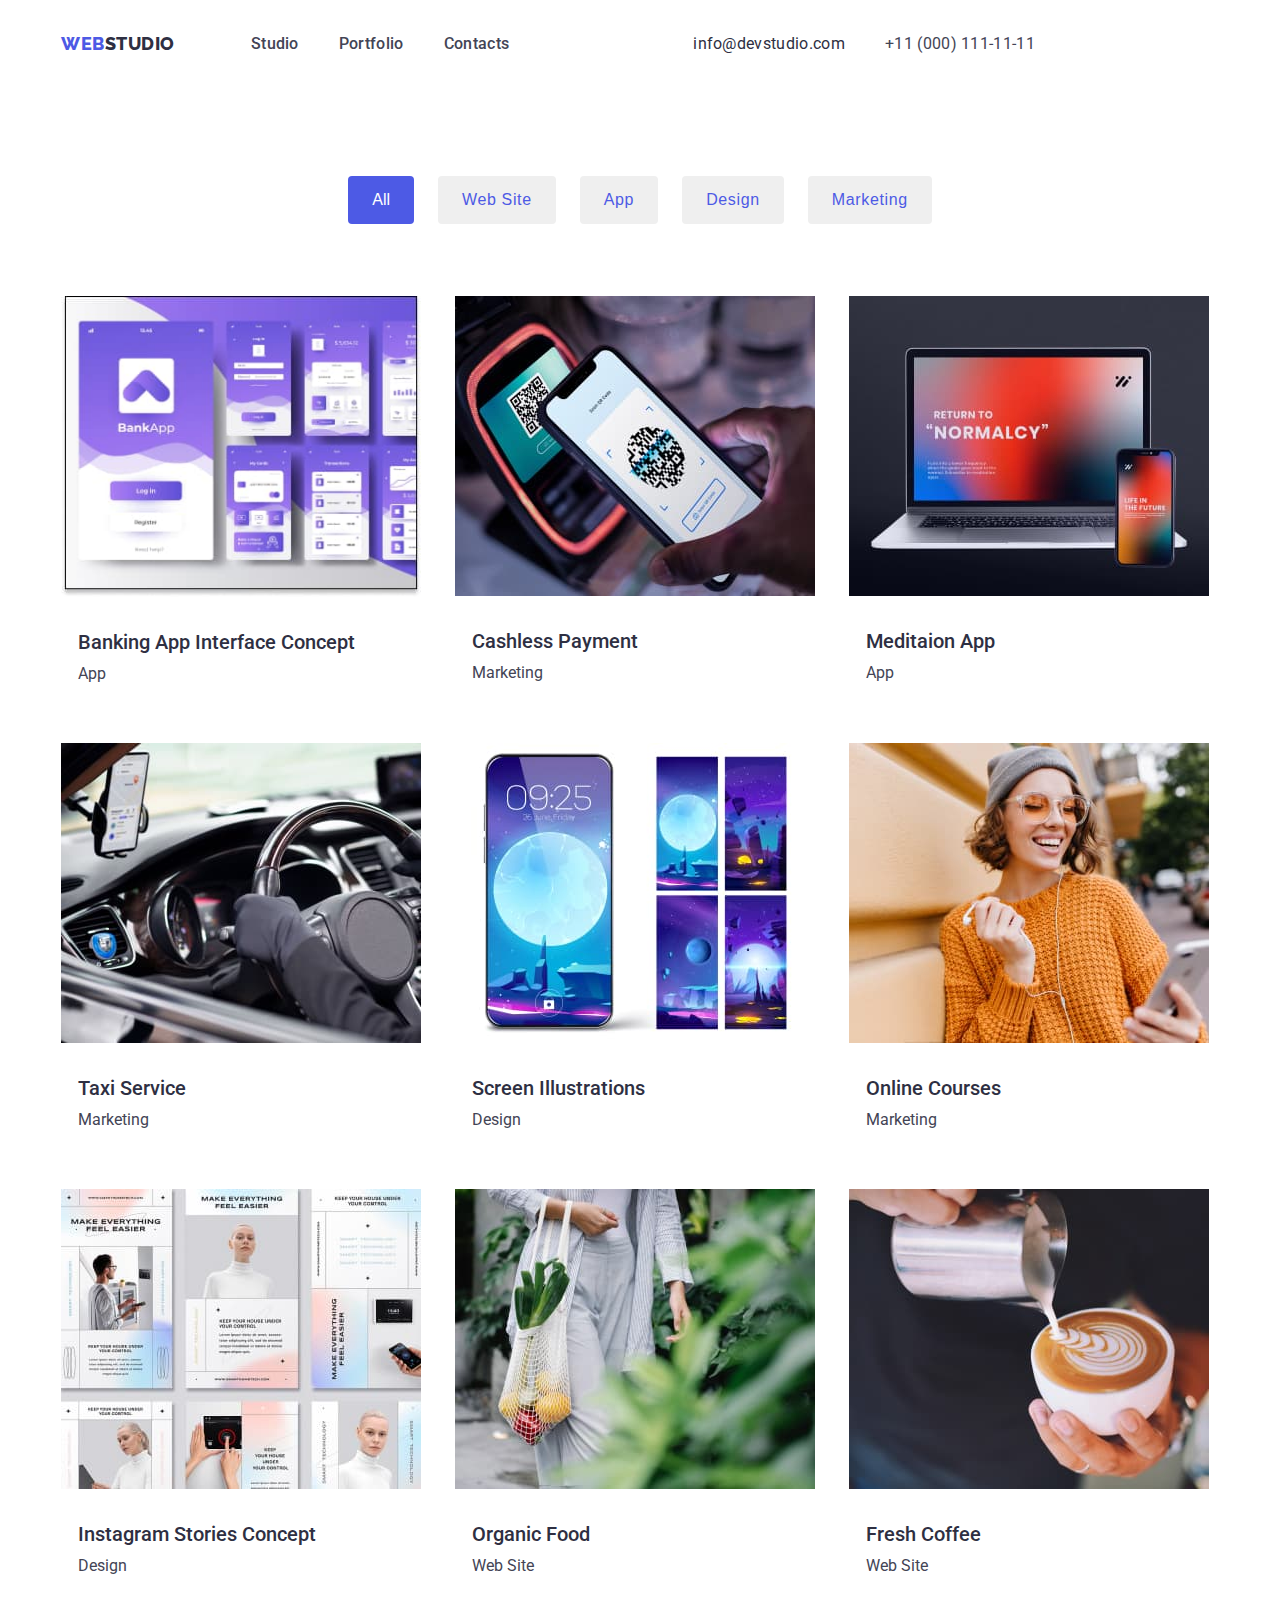
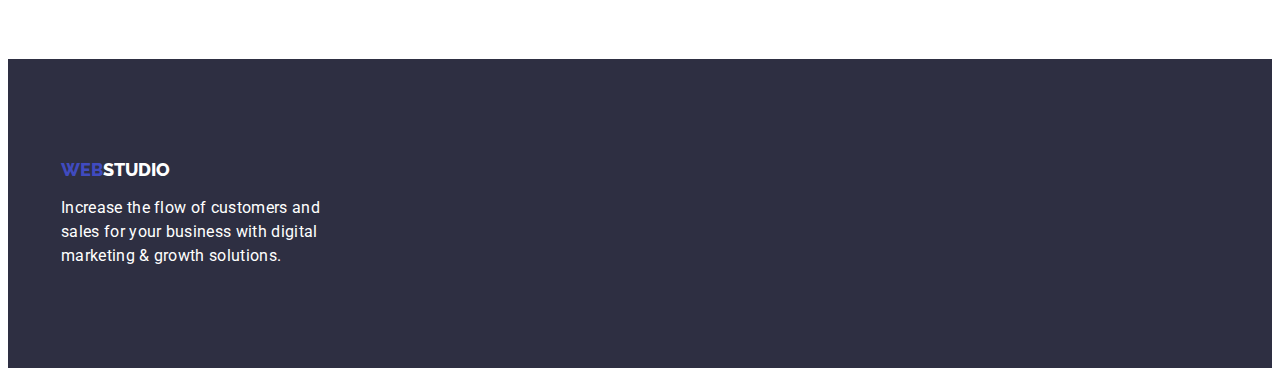
==== portfolio.html @ a0f2865e "Initialize mod-3" ====
<!DOCTYPE html>
<html lang="en">
  <head>
    <meta charset="UTF-8" />
    <meta http-equiv="X-UA-Compatible" content="IE=edge" />
    <meta name="viewport" content="width=device-width, initial-scale=1.0" />
    <title>portfolio</title>

    <link
      rel="stylesheet"
      href="https://cdnjs.cloudflare.com/ajax/libs/modern-normalize/1.1.0/modern-normalize.min.css"
      integrity="sha512-wpPYUAdjBVSE4KJnH1VR1HeZfpl1ub8YT/NKx4PuQ5NmX2tKuGu6U/JRp5y+Y8XG2tV+wKQpNHVUX03MfMFn9Q=="
      crossorigin="anonymous"
      referrerpolicy="no-referrer"
    />
    <link rel="preconnect" href="https://fonts.googleapis.com" />
    <link rel="preconnect" href="https://fonts.gstatic.com" crossorigin />
    <link rel="preconnect" href="https://fonts.googleapis.com" />
    <link rel="preconnect" href="https://fonts.gstatic.com" crossorigin />
    <link
      href="https://fonts.googleapis.com/css2?family=Montserrat:wght@400;700&family=Open+Sans:ital@1&family=Raleway:wght@800&family=Roboto:wght@400;500;700&display=swap"
      rel="stylesheet"
    />
    <link rel="stylesheet" href="./css/styles.css" />
  </head>
  <body>
    <header class="Header">
      <div class="container Header-container">
      <nav class="header-navigation-sec">
        <a href="./index.html" class="logovier link"
          >Web<span class="second-logovier link">Studio</span>
        </a>
        <ul class="header-list list2">
          <li class="header-item2">
            <a href="./index.html" class="header-link2 link">Studio</a>
          </li>
          <li class="header-item2">
            <a href="./index.html" class="header-link2 link">Portfolio</a>
          </li>
          <li class="header-item2">
            <a href="./index.html" class="header-link2 link">Contacts</a>
          </li>
        </ul>
      </nav>
      <address class="Header-address">
        <ul class="header-list list2">
          <li>
            <a href="mailto:info@devstudio.com" class="header-emaill link"
              >info@devstudio.com</a
            >
          </li>
          <li>
            <a href="tel:+110001111111" class="header-tell link"
              >+11 (000) 111-11-11</a
            >
          </li>
        </ul>
      </div>
      </address>
    </header>
    <main>
      <!-- Portfolio -->
      <section class="portfolio-menu-Nav-2">
        <div class="container portfolio-conatiner">
          <h1 class="visually-hidden">portfolio</h1>
        <ul class="portfolio-navigation list2">
          <li class="portfolio-menu-li list">
            <button type="button" class="portfolio-menu-list">All</button>
          </li>
          <li class="portfolio-menu-li">
            <button type="button" class="portfolio-menu-list2">Web Site</button>
          </li>
          <li class="portfolio-menu-li">
            <button type="button" class="portfolio-menu-list2">App</button>
          </li>
          <li>
            <button type="button" class="portfolio-menu-list2">Design</button>
          </li>
          <li class="portfolio-menu-li">
            <button type="button" class="portfolio-menu-list2">
              Marketing
            </button>
          </li>
        </ul>
        <ul class="portfolio-list">
          <li class="portfolio-list-iteam">
            <img src="./images/about-img-8.jpg.jpg"
             width="360" 
             alt="site" /> 
            <div class="works-title">
            <h3 class="Project-title">Banking App Interface Concept</h3>
            <p class="Project-text">App</p>
          </div>
          </li>
          <li class="portfolio-list-iteam">
            <img src="./images/about-img-9.jpg.jpg"  
            width="360"
            alt="site" 
            />
            <div class="works-title">
            <h3 class="Project-title">Cashless Payment</h3>
            <p class="Project-text">Marketing</p>
          </div>
          </li>
          <li class="portfolio-list-iteam">
            <img src="./images/about-img-10.jpg.jpg"
             width="360"
              alt="site" 
              />
            <div class="works-title">
            <h3 class="Project-title">Meditaion App</h3>
            <p class="Project-text">App</p>
          </div>
          </li>
          <li class="portfolio-list-iteam">
            <img src="./images/about-img-11.jpg.jpg" 
             width="360"
              alt="site" 
              />
            <div class="works-title">
            <h3 class="Project-title">Taxi Service</h3>
            <p class="Project-text">Marketing</p>
          </div>
          </li>
          <li class="portfolio-list-iteam">
            <img src="./images/about-img-12.jpg.jpg" 
            width="360"
             alt="site" 
             />
            <div class="works-title">
            <h3 class="Project-title">Screen Illustrations</h3>
            <p class="Project-text">Design</p>
          </div>
          </li>
          <li class="portfolio-list-iteam">
            <img src="./images/about-img-13.jpg.jpg"
             width="360"
              alt="site" 
              />
            <div class="works-title">
            <h3 class="Project-title">Online Courses</h3>
            <p class="Project-text">Marketing</p>
          </div>
          </li>
          <li class="portfolio-list-iteam">
            <img src="./images/about-img-14.jpg.jpg"
             width="360" 
             alt="site" 
             />
            <div class="works-title">
            <h3 class="Project-title">Instagram Stories Concept</h3>
            <p class="Project-text">Design</p>
          </div>
          </li>
          <li class="portfolio-list-iteam">
            <img src="./images/about-img-15.jpg.jpg" 
             width="360"
              alt="site" 
              />
            <div class="works-title">
            <h3 class="Project-title">Organic Food</h3>
            <p class="Project-text">Web Site</p>
          </div>
          </li>
          <li class="portfolio-list-iteam">
            <img src="./images/about-img-16.jpg.jpg" 
             width="360" 
             alt="site" />
            <div class="works-title">
            <h3 class="Project-title">Fresh Coffee</h3>
            <p class="Project-text">Web Site</p>
          </div>
          </li>
        </ul>
      </div>
      </section>
      <!--/ Portfolio -->
      <!-- <Logo and Text -->
      <footer class="Logo">
        <div class="container">
        <a href="./index.html" class="Logo-link"
          >Web<span class="second-Logo link">Studio</span>
        </a>
        <p class="Text">
          Increase the flow of customers and sales for your business with
          digital marketing & growth solutions.
        </div>
        </p>
        <!-- /Logo and Text -->
      </footer>
    </main>
  </body>
</html>
---- css/styles.css ----
/* @font-face {
  font-family: "Open Sans";
  src: url(../fonts/OpenSans-Regular.ttf);
}
@font-face {
  font-family: "Open Sans Bold";
  src: url(../fonts/OpenSans-Bold.ttf); */
.element.style {
  font-style: normal;
}
body {
  font-family: "Roboto", "Helvetica Neue", "Verdana", "Tahoma", sans-serif;
}
:root {
  --main-title-color: #ffffff;
  --main-title-color2: #434455;
  --main-title-color3: #4d5ae5;
  --main-title-color4: #2e2f42;
  --main-title-color5: #404bbf;
}
img {
  max-width: 100%;
  display: block;
  height: auto;
}
.section {
  padding: 120px 0;
}
h1,
h2,
h3,
h4,
h5,
h6,
p,
ul {
  padding: 0;
  margin: 0;
}

.container {
  max-width: 1158px;
  margin-left: auto;
  padding-left: 15px;
  padding-right: 15px;
  margin-right: auto;
}
.list {
  list-style: none;
}
.link {
  text-decoration: none;
}
/* Header */
.header-address {
  font-style: normal;
}
.header {
  padding: 24px 0;
}
.header-container {
  display: flex;
  align-items: center;
  justify-content: space-between;
}
.header-navigation {
  display: flex;
  align-items: center;
}
.link {
  text-decoration: none;
}
.logo {
  font-family: "Raleway";
  font-weight: 800;
  font-size: 18px;
  line-height: 1.3;
  letter-spacing: 0.03em;
  text-transform: uppercase;

  color: var(--main-title-color3);
}
.second-logo {
  margin-right: 76px;
  color: var(--main-title-color4);
}

.header-list {
  gap: 40px;
  display: flex;
}
.header-item {
}
.header-link {
  font-weight: 500;
  font-size: 16px;
  line-height: 1.5;
  letter-spacing: 0.02em;
  color: var(--main-title-color4);
}
.header-link:hover,
.header-link:focus {
  color: var(--main-title-color3);
}

.header-email {
  margin-right: 40px;
  font-size: 16px;
  line-height: 1.5;

  letter-spacing: 0.02em;
  color: var(--main-title-color2);
}
.header-tel {
  font-size: 16px;
  line-height: 1.5;
  letter-spacing: 0.02em;
  color: var(--main-title-color2);
}
.header-email:hover,
.header-tel:hover,
.header-email:focus,
.header-tel:focus {
  color: var(--main-title-color3);
}
/* Header */
/* hero*/
.hero {
  padding-top: 188px;
  padding-bottom: 188px;
  background-color: var(--main-title-color4);
}
.hero-efectiv-sol {
  margin: 0 auto;
  max-width: 496px;
  margin-bottom: 48px;
  text-align: left;
  font-size: 56px;
  line-height: 1.2;
  text-align: center;
  letter-spacing: 0.02em;
  color: var(--main-title-color);
}
.hero-btn {
  margin-left: auto;
  margin-right: auto;
  min-width: 196px;
  border: transparent;
  border-radius: 4px;
  padding: 12px 20px;
  margin: 0 auto;
  display: block;
  border-radius: 4px;
  cursor: pointer;
  font-family: "Roboto";
  font-weight: 500;
  font-size: 16px;
  line-height: 1.5;
  align-items: center;
  letter-spacing: 0.04em;
  color: var(--main-title-color);
  background: var(--main-title-color3);
  box-shadow: 0px 4px 4px rgba(0, 0, 0, 0.15);
  border-radius: 4px;
}
.hero-btn:focus,
.hero-btn:hover {
  color: var(--main-title-color5);
}
/* section about */
.about {
  flex-wrap: wrap;
  display: flex;
  gap: 24px;

  list-style: none;
}
.about-hidden {
}
.goal-list {
  display: flex;
  list-style: none;
  gap: 24px;
}
.about-item {
  flex-basis: calc((100% - 72px) / 4);
}
.about-title {
  font-weight: 500;
  font-size: 20px;
  line-height: 1.2;
  letter-spacing: 0.02em;
  color: var(--main-title-color4);
}
.about-text {
  margin-top: 8px;
  font-size: 16px;
  line-height: 1.5;
  letter-spacing: 0.02em;
  color: var(--main-title-color2);
}
/*section about*/
/* section doing */
.section-doing {
  padding-top: 0;
  flex-wrap: wrap;
  display: flex;
  gap: 24px;
}
.doing-iteam {
  flex-basis: calc((100% - 48px) / 3);
}
.section-doing-doing {
  margin-bottom: 72px;
  text-align: center;
  font-size: 36px;
  line-height: 1.1;
  letter-spacing: 0.02em;
  color: var(--main-title-color4);
  text-transform: capitalize;
}

/* section doing */

/* section Our team */
.our-team {
}
.our-team-sizes {
  padding-top: 32px;
  padding-bottom: 32px;
}
.our-team-list {
  margin: 0 auto;
  text-align: center;
  display: flex;
  gap: 24px;
}
.our-team-background {
  flex-basis: calc((100% - 72px) / 4);
  text-align: center;
  background-color: var(--main-title-color);
  background: var(--main-title-color);
  box-shadow: 0px 1px 6px rgba(46, 47, 66, 0.08),
    0px 1px 1px rgba(46, 47, 66, 0.16), 0px 2px 1px rgba(46, 47, 66, 0.08);
  border-radius: 0px 0px 4px 4px;
}
.our-tam-team {
  padding-bottom: 72px;
  margin: 0 auto;
  text-align: center;
  font-size: 36px;
  line-height: 1.1;
  letter-spacing: 0.02em;
  text-transform: capitalize;

  color: var(--main-title-color4);
}
.our-team-name-sec {
  margin-bottom: 8px;
  font-weight: 500;
  font-size: 20px;
  line-height: 1.2;
  letter-spacing: 0.02em;
  color: var(--main-title-color4);
}
.our-team-name-third {
  margin-bottom: 8px;
  font-weight: 500;
  font-size: 20px;
  line-height: 1.2;
  letter-spacing: 0.02em;
  color: var(--main-title-color4);
}
.our-team-name-vier {
  margin-bottom: 8px;
  font-weight: 500;
  font-size: 20px;
  line-height: 1.2;
  letter-spacing: 0.02em;
  color: var(--main-title-color4);
}

.our-team-name-first {
  margin-bottom: 8px;
  margin-bottom: 8px;
  font-weight: 500;
  font-size: 20px;
  line-height: 1.2;
  color: var(--main-title-color4);
}
.our-team-job {
  margin-bottom: 8px;
  font-size: 16px;
  line-height: 1.5;
  letter-spacing: 0.02em;

  color: var(--main-title-color2);
}
/* sectoin Our team */

/* section last */
.section-last {
  padding-top: 100px;
  padding-bottom: 100px;

  background-color: var(--main-title-color4);
}

.section-last-last {
  margin-top: 16px;
  max-width: 264px;
  font-size: 16px;
  line-height: 1.5;
  letter-spacing: 0.02em;
  color: var(--main-title-color);
}
.logoSec {
  margin-bottom: 16px;
  font-weight: 800;
  font-size: 18px;
  line-height: 1.17;
  letter-spacing: 0.03em;
  text-transform: uppercase;
  color: var(--main-title-color3);
}

.link {
  text-decoration: none;
}
.second-logoSecc {
  margin-bottom: 16px;

  color: var(--main-title-color);
}
/* section last */

/* 2 етап */
.element.style {
  font-style: normal;
}

.link2 {
  text-decoration: none;
}
.list2 {
  list-style: none;
}

/* Header */
.Header-address {
  font-style: normal;
  margin: 0 auto;
}
.logovier {
  font-family: "Raleway";
  font-weight: 800;
  font-size: 18px;
  line-height: 1.3;
  letter-spacing: 0.03em;
  text-transform: uppercase;
  list-style: none;
  text-decoration: none;
  font-style: normal;

  color: var(--main-title-color3);
}
.Header {
  padding: 24px 0;
}

.second-logovier {
  margin-right: 76px;
  color: var(--main-title-color4);
}
.Header-container {
  display: flex;
  align-items: center;
}
.header-navigation-sec {
  display: flex;
  align-items: center;
}

.header-list {
  gap: 40px;
  display: flex;
}

.header-link2 {
  font-weight: 500;
  font-size: 16px;
  line-height: 1.5;
  letter-spacing: 0.02em;
  color: var(--main-title-color2);
}
.header-link2:hover,
.header-link2:focus {
  color: var(--main-title-color3);
}

.header-emaill {
  margin-bottom: 40px;
  font-size: 16px;
  line-height: 1.5;
  color: var(--main-title-color4);
  letter-spacing: 0.02em;
}
.header-emaill:hover,
.header-tell:hover,
.header-emaill:focus,
.header-tell:focus {
  color: var(--main-title-color5);
}
.header-tell {
  font-size: 16px;
  line-height: 1.5;

  letter-spacing: 0.02em;

  color: var(--main-title-color2);
}
.header-emaill:hover,
.header-emaill:focus,
.header-tell:hover,
.header-tell:focus {
  color: var(--main-title-color3);
}

/* <!-- Portfolio --> */
.portfolio-menu-Nav-2 {
}
.portfolio-navigation {
  display: flex;
  gap: 24px;
  justify-content: center;
  padding-top: 96px;
  padding-bottom: 72px;
}
.visually-hidden {
  position: absolute;
  top: -150%;
  z-index: -100;
  width: 0;
  height: 0;
  opacity: 0;
  visibility: hidden;
  user-select: none;
  pointer-events: none;
  cursor: none;
  margin: 0;
  padding: 0;
  overflow: hidden;
  border: none;
  outline: none;
  white-space: nowrap;
}
.portfolio-menu-list {
  cursor: pointer;
  margin-left: auto;
  margin-right: auto;
  border: transparent;
  border-radius: 4px;
  padding-left: 24px;
  padding-right: 24px;
  padding-top: 12px;
  padding-bottom: 12px;
  font-style: normal;
  font-weight: 500;
  font-size: 16px;
  line-height: 1.5;
  background-color: var(--main-title-color3);
  color: var(--main-title-color);
}
.portfolio-menu-list2 {
  padding-left: 24px;
  padding-right: 24px;
  padding-top: 12px;
  padding-bottom: 12px;
  margin-left: auto;
  margin-right: auto;
  border: transparent;
  border-radius: 4px;
  font-style: normal;
  font-weight: 500;
  font-size: 16px;
  line-height: 1.5;
  color: var(--main-title-color3);
  cursor: pointer;
  letter-spacing: 0.04em;
}

.Project-list-2 {
}
.portfolio-list-iteam {
  flex-basis: calc((100% - 48px) / 3);
}

.works-title {
  padding: 32px 16px;
  box-sizing: border-box;
  border: 1px solid var(--main-title-color);
}
.Project-container {
}
.Project {
}
.portfolio-list {
  flex-wrap: wrap;
  gap: 24px;
  display: flex;
  list-style: none;
  box-sizing: border-box;
  max-width: 100%;
  height: auto;
  padding: 0;
  margin-bottom: 48px;
}
.Project-title {
  margin-bottom: 8px;
  font-weight: 500;
  font-size: 20px;
  line-height: 1.2;
  color: var(--main-title-color4);
}
.Project-text {
  font-weight: 400;
  font-size: 16px;
  line-height: 1.5;
  color: var(--main-title-color2);
}
/* / Portfolio */
/* Logo and Text */

.Logo {
  padding-top: 100px;
  padding-bottom: 100px;
  background-color: var(--main-title-color4);
}
.Logo-link {
  margin-bottom: 16px;
  font-family: "Raleway";
  font-style: normal;
  text-transform: uppercase;
  list-style: none;
  text-decoration: none;
  font-weight: 800;
  font-size: 18px;
  line-height: 1.17;
  color: var(--main-title-color5);
}
.second-Logo {
  margin-bottom: 16px;
  color: var(--main-title-color);
}
.link {
}
.Text {
  margin-top: 16px;
  width: 264px;
  font-size: 16px;
  line-height: 1.5;
  letter-spacing: 0.02em;
  color: var(--main-title-color);
}

/* /Logo and Text */
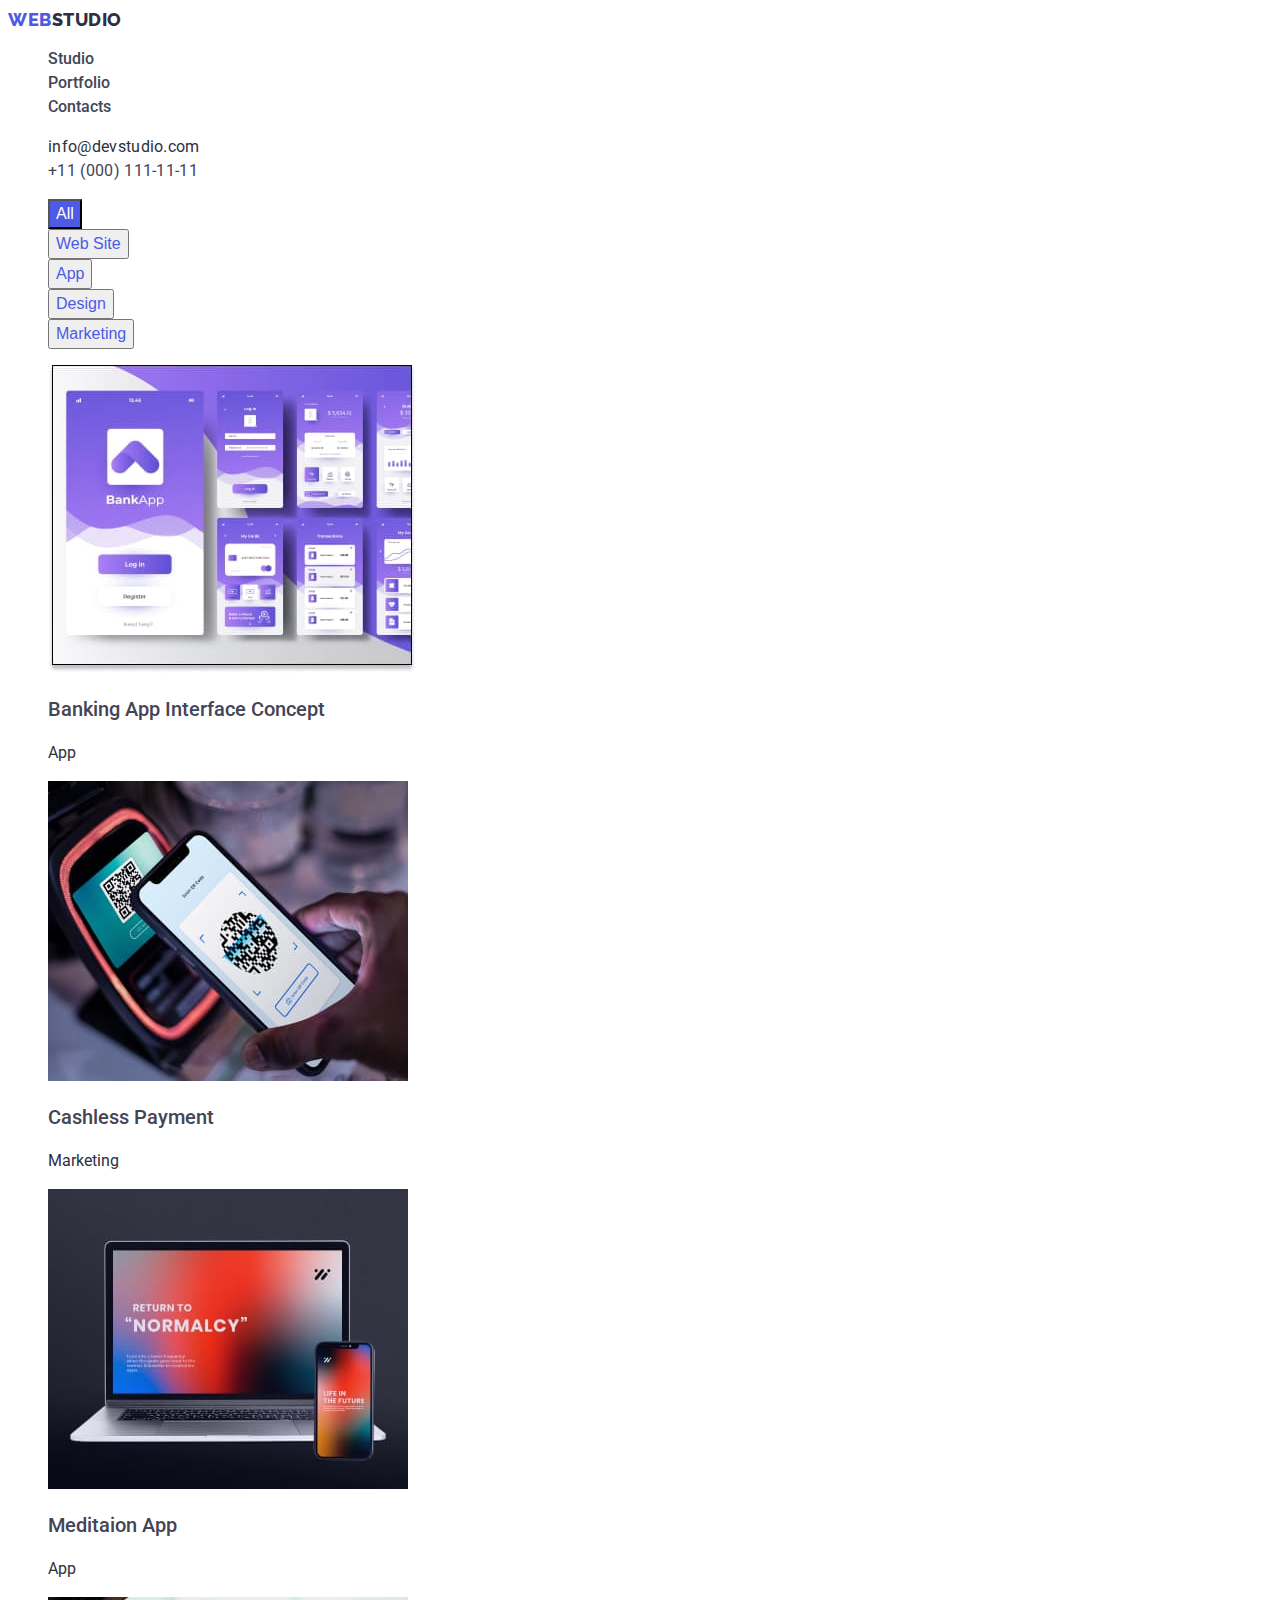
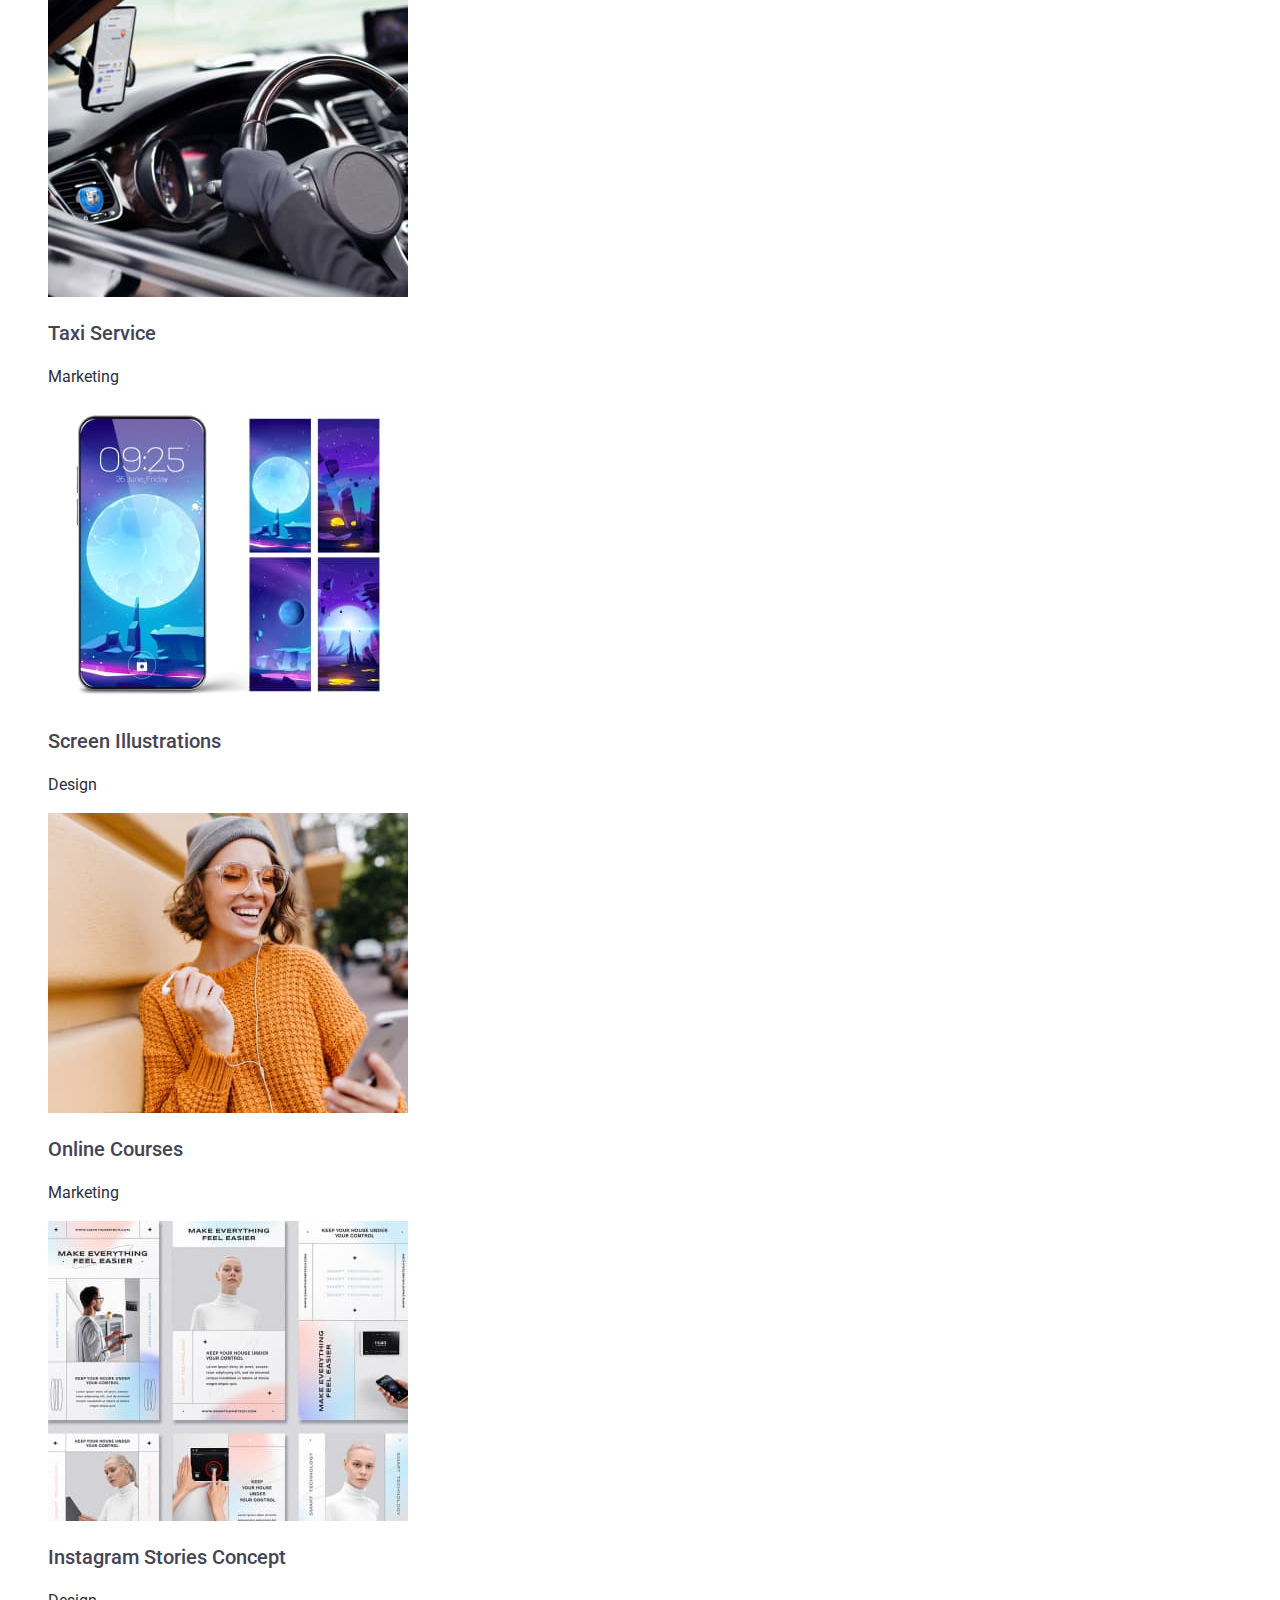
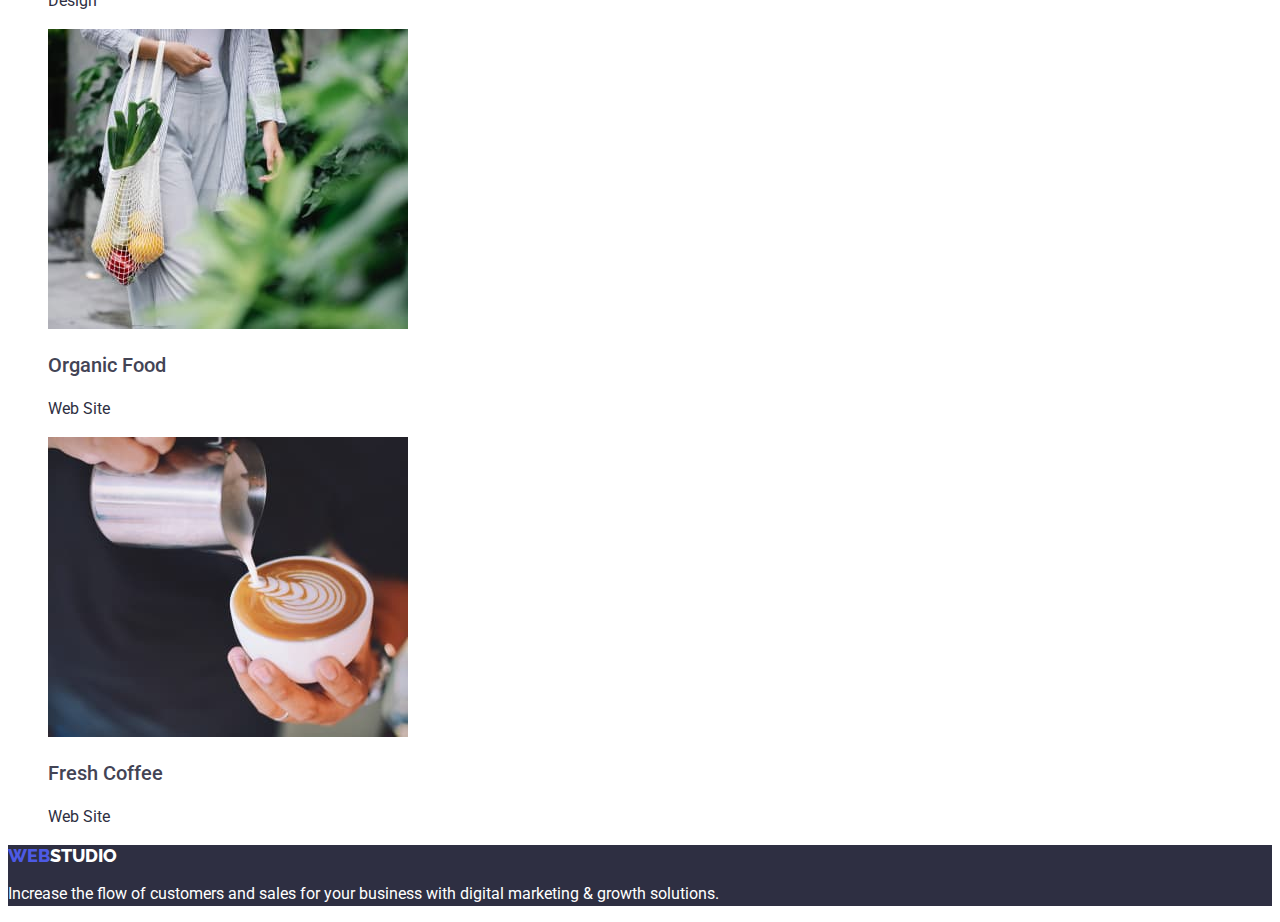
==== commit bae4f7e6: "Initial commit" ====
--- a/portfolio.html
+++ b/portfolio.html
@@ -5,14 +5,6 @@
     <meta http-equiv="X-UA-Compatible" content="IE=edge" />
     <meta name="viewport" content="width=device-width, initial-scale=1.0" />
     <title>portfolio</title>
-
-    <link
-      rel="stylesheet"
-      href="https://cdnjs.cloudflare.com/ajax/libs/modern-normalize/1.1.0/modern-normalize.min.css"
-      integrity="sha512-wpPYUAdjBVSE4KJnH1VR1HeZfpl1ub8YT/NKx4PuQ5NmX2tKuGu6U/JRp5y+Y8XG2tV+wKQpNHVUX03MfMFn9Q=="
-      crossorigin="anonymous"
-      referrerpolicy="no-referrer"
-    />
     <link rel="preconnect" href="https://fonts.googleapis.com" />
     <link rel="preconnect" href="https://fonts.gstatic.com" crossorigin />
     <link rel="preconnect" href="https://fonts.googleapis.com" />
@@ -24,25 +16,24 @@
     <link rel="stylesheet" href="./css/styles.css" />
   </head>
   <body>
-    <header class="Header">
-      <div class="container Header-container">
+    <header>
       <nav class="header-navigation-sec">
         <a href="./index.html" class="logovier link"
           >Web<span class="second-logovier link">Studio</span>
         </a>
         <ul class="header-list list2">
           <li class="header-item2">
-            <a href="./index.html" class="header-link2 link">Studio</a>
+            <a href="" class="header-link2 link">Studio</a>
           </li>
           <li class="header-item2">
-            <a href="./index.html" class="header-link2 link">Portfolio</a>
+            <a href="" class="header-link2 link">Portfolio</a>
           </li>
           <li class="header-item2">
-            <a href="./index.html" class="header-link2 link">Contacts</a>
+            <a href="" class="header-link2 link">Contacts</a>
           </li>
         </ul>
       </nav>
-      <address class="Header-address">
+      <address style="font-style: normal">
         <ul class="header-list list2">
           <li>
             <a href="mailto:info@devstudio.com" class="header-emaill link"
@@ -55,136 +46,92 @@
             >
           </li>
         </ul>
-      </div>
       </address>
     </header>
     <main>
-      <!-- Portfolio -->
+      <!-- menu Nav-->
       <section class="portfolio-menu-Nav-2">
-        <div class="container portfolio-conatiner">
-          <h1 class="visually-hidden">portfolio</h1>
         <ul class="portfolio-navigation list2">
-          <li class="portfolio-menu-li list">
+          <li>
             <button type="button" class="portfolio-menu-list">All</button>
           </li>
-          <li class="portfolio-menu-li">
+          <li>
             <button type="button" class="portfolio-menu-list2">Web Site</button>
           </li>
-          <li class="portfolio-menu-li">
+          <li>
             <button type="button" class="portfolio-menu-list2">App</button>
           </li>
           <li>
             <button type="button" class="portfolio-menu-list2">Design</button>
           </li>
-          <li class="portfolio-menu-li">
+          <li>
             <button type="button" class="portfolio-menu-list2">
               Marketing
             </button>
           </li>
         </ul>
-        <ul class="portfolio-list">
-          <li class="portfolio-list-iteam">
-            <img src="./images/about-img-8.jpg.jpg"
-             width="360" 
-             alt="site" /> 
-            <div class="works-title">
+      </section>
+      <!--/ menu Nav -->
+
+      <!--  Project -->
+      <section class="Project">
+        <ul class="Project--list2">
+          <li class="Project-list2">
+            <img src="./images/about-img-8.jpg.jpg" alt="" />
             <h3 class="Project-title">Banking App Interface Concept</h3>
             <p class="Project-text">App</p>
-          </div>
           </li>
-          <li class="portfolio-list-iteam">
-            <img src="./images/about-img-9.jpg.jpg"  
-            width="360"
-            alt="site" 
-            />
-            <div class="works-title">
+          <li class="Project-list2">
+            <img src="./images/about-img-9.jpg.jpg" alt="" />
             <h3 class="Project-title">Cashless Payment</h3>
             <p class="Project-text">Marketing</p>
-          </div>
           </li>
-          <li class="portfolio-list-iteam">
-            <img src="./images/about-img-10.jpg.jpg"
-             width="360"
-              alt="site" 
-              />
-            <div class="works-title">
+          <li class="Project-list2">
+            <img src="./images/about-img-10.jpg.jpg" alt="" />
             <h3 class="Project-title">Meditaion App</h3>
             <p class="Project-text">App</p>
-          </div>
           </li>
-          <li class="portfolio-list-iteam">
-            <img src="./images/about-img-11.jpg.jpg" 
-             width="360"
-              alt="site" 
-              />
-            <div class="works-title">
+          <li class="Project-list2">
+            <img src="./images/about-img-11.jpg.jpg" alt="" />
             <h3 class="Project-title">Taxi Service</h3>
             <p class="Project-text">Marketing</p>
-          </div>
           </li>
-          <li class="portfolio-list-iteam">
-            <img src="./images/about-img-12.jpg.jpg" 
-            width="360"
-             alt="site" 
-             />
-            <div class="works-title">
+          <li class="Project-list2">
+            <img src="./images/about-img-12.jpg.jpg" alt="" />
             <h3 class="Project-title">Screen Illustrations</h3>
             <p class="Project-text">Design</p>
-          </div>
           </li>
-          <li class="portfolio-list-iteam">
-            <img src="./images/about-img-13.jpg.jpg"
-             width="360"
-              alt="site" 
-              />
-            <div class="works-title">
+          <li class="Project-list2">
+            <img src="./images/about-img-13.jpg.jpg" alt="" />
             <h3 class="Project-title">Online Courses</h3>
             <p class="Project-text">Marketing</p>
-          </div>
           </li>
-          <li class="portfolio-list-iteam">
-            <img src="./images/about-img-14.jpg.jpg"
-             width="360" 
-             alt="site" 
-             />
-            <div class="works-title">
+          <li class="Project-list2">
+            <img src="./images/about-img-14.jpg.jpg" alt="" />
             <h3 class="Project-title">Instagram Stories Concept</h3>
             <p class="Project-text">Design</p>
-          </div>
           </li>
-          <li class="portfolio-list-iteam">
-            <img src="./images/about-img-15.jpg.jpg" 
-             width="360"
-              alt="site" 
-              />
-            <div class="works-title">
+          <li class="Project-list2">
+            <img src="./images/about-img-15.jpg.jpg" alt="" />
             <h3 class="Project-title">Organic Food</h3>
             <p class="Project-text">Web Site</p>
-          </div>
           </li>
-          <li class="portfolio-list-iteam">
-            <img src="./images/about-img-16.jpg.jpg" 
-             width="360" 
-             alt="site" />
-            <div class="works-title">
+          <li class="Project-list2">
+            <img src="./images/about-img-16.jpg.jpg" alt="" />
             <h3 class="Project-title">Fresh Coffee</h3>
             <p class="Project-text">Web Site</p>
-          </div>
           </li>
         </ul>
-      </div>
       </section>
-      <!--/ Portfolio -->
+      <!--/ Project -->
       <!-- <Logo and Text -->
       <footer class="Logo">
-        <div class="container">
         <a href="./index.html" class="Logo-link"
           >Web<span class="second-Logo link">Studio</span>
         </a>
         <p class="Text">
           Increase the flow of customers and sales for your business with
           digital marketing & growth solutions.
-        </div>
         </p>
         <!-- /Logo and Text -->
       </footer>
--- a/css/styles.css
+++ b/css/styles.css
@@ -18,33 +18,6 @@
   --main-title-color4: #2e2f42;
   --main-title-color5: #404bbf;
 }
-img {
-  max-width: 100%;
-  display: block;
-  height: auto;
-}
-.section {
-  padding: 120px 0;
-}
-h1,
-h2,
-h3,
-h4,
-h5,
-h6,
-p,
-ul {
-  padding: 0;
-  margin: 0;
-}
-
-.container {
-  max-width: 1158px;
-  margin-left: auto;
-  padding-left: 15px;
-  padding-right: 15px;
-  margin-right: auto;
-}
 .list {
   list-style: none;
 }
@@ -56,22 +29,15 @@
   font-style: normal;
 }
 .header {
-  padding: 24px 0;
-}
-.header-container {
-  display: flex;
-  align-items: center;
-  justify-content: space-between;
 }
 .header-navigation {
-  display: flex;
-  align-items: center;
 }
 .link {
   text-decoration: none;
 }
 .logo {
   font-family: "Raleway";
+
   font-weight: 800;
   font-size: 18px;
   line-height: 1.3;
@@ -81,13 +47,10 @@
   color: var(--main-title-color3);
 }
 .second-logo {
-  margin-right: 76px;
   color: var(--main-title-color4);
 }
 
 .header-list {
-  gap: 40px;
-  display: flex;
 }
 .header-item {
 }
@@ -104,7 +67,6 @@
 }
 
 .header-email {
-  margin-right: 40px;
   font-size: 16px;
   line-height: 1.5;
 
@@ -114,7 +76,9 @@
 .header-tel {
   font-size: 16px;
   line-height: 1.5;
-  letter-spacing: 0.02em;
+
+  letter-spacing: 0.02em;
+
   color: var(--main-title-color2);
 }
 .header-email:hover,
@@ -126,15 +90,9 @@
 /* Header */
 /* hero*/
 .hero {
-  padding-top: 188px;
-  padding-bottom: 188px;
   background-color: var(--main-title-color4);
 }
 .hero-efectiv-sol {
-  margin: 0 auto;
-  max-width: 496px;
-  margin-bottom: 48px;
-  text-align: left;
   font-size: 56px;
   line-height: 1.2;
   text-align: center;
@@ -142,20 +100,11 @@
   color: var(--main-title-color);
 }
 .hero-btn {
-  margin-left: auto;
-  margin-right: auto;
-  min-width: 196px;
-  border: transparent;
-  border-radius: 4px;
-  padding: 12px 20px;
-  margin: 0 auto;
-  display: block;
-  border-radius: 4px;
-  cursor: pointer;
   font-family: "Roboto";
   font-weight: 500;
   font-size: 16px;
   line-height: 1.5;
+
   align-items: center;
   letter-spacing: 0.04em;
   color: var(--main-title-color);
@@ -169,21 +118,13 @@
 }
 /* section about */
 .about {
-  flex-wrap: wrap;
-  display: flex;
-  gap: 24px;
-
   list-style: none;
 }
 .about-hidden {
 }
-.goal-list {
-  display: flex;
-  list-style: none;
-  gap: 24px;
+.about-list {
 }
 .about-item {
-  flex-basis: calc((100% - 72px) / 4);
 }
 .about-title {
   font-weight: 500;
@@ -193,7 +134,6 @@
   color: var(--main-title-color4);
 }
 .about-text {
-  margin-top: 8px;
   font-size: 16px;
   line-height: 1.5;
   letter-spacing: 0.02em;
@@ -202,16 +142,8 @@
 /*section about*/
 /* section doing */
 .section-doing {
-  padding-top: 0;
-  flex-wrap: wrap;
-  display: flex;
-  gap: 24px;
-}
-.doing-iteam {
-  flex-basis: calc((100% - 48px) / 3);
 }
 .section-doing-doing {
-  margin-bottom: 72px;
   text-align: center;
   font-size: 36px;
   line-height: 1.1;
@@ -223,20 +155,9 @@
 /* section doing */
 
 /* section Our team */
-.our-team {
-}
-.our-team-sizes {
-  padding-top: 32px;
-  padding-bottom: 32px;
-}
-.our-team-list {
-  margin: 0 auto;
-  text-align: center;
-  display: flex;
-  gap: 24px;
+.Our-team {
 }
 .our-team-background {
-  flex-basis: calc((100% - 72px) / 4);
   text-align: center;
   background-color: var(--main-title-color);
   background: var(--main-title-color);
@@ -245,8 +166,6 @@
   border-radius: 0px 0px 4px 4px;
 }
 .our-tam-team {
-  padding-bottom: 72px;
-  margin: 0 auto;
   text-align: center;
   font-size: 36px;
   line-height: 1.1;
@@ -256,7 +175,6 @@
   color: var(--main-title-color4);
 }
 .our-team-name-sec {
-  margin-bottom: 8px;
   font-weight: 500;
   font-size: 20px;
   line-height: 1.2;
@@ -264,7 +182,6 @@
   color: var(--main-title-color4);
 }
 .our-team-name-third {
-  margin-bottom: 8px;
   font-weight: 500;
   font-size: 20px;
   line-height: 1.2;
@@ -272,7 +189,6 @@
   color: var(--main-title-color4);
 }
 .our-team-name-vier {
-  margin-bottom: 8px;
   font-weight: 500;
   font-size: 20px;
   line-height: 1.2;
@@ -281,15 +197,12 @@
 }
 
 .our-team-name-first {
-  margin-bottom: 8px;
-  margin-bottom: 8px;
   font-weight: 500;
   font-size: 20px;
   line-height: 1.2;
   color: var(--main-title-color4);
 }
 .our-team-job {
-  margin-bottom: 8px;
   font-size: 16px;
   line-height: 1.5;
   letter-spacing: 0.02em;
@@ -300,22 +213,18 @@
 
 /* section last */
 .section-last {
-  padding-top: 100px;
-  padding-bottom: 100px;
-
   background-color: var(--main-title-color4);
 }
 
 .section-last-last {
-  margin-top: 16px;
-  max-width: 264px;
-  font-size: 16px;
-  line-height: 1.5;
-  letter-spacing: 0.02em;
+  font-size: 16px;
+  line-height: 1.5;
+
+  letter-spacing: 0.02em;
+
   color: var(--main-title-color);
 }
 .logoSec {
-  margin-bottom: 16px;
   font-weight: 800;
   font-size: 18px;
   line-height: 1.17;
@@ -328,8 +237,6 @@
   text-decoration: none;
 }
 .second-logoSecc {
-  margin-bottom: 16px;
-
   color: var(--main-title-color);
 }
 /* section last */
@@ -347,10 +254,6 @@
 }
 
 /* Header */
-.Header-address {
-  font-style: normal;
-  margin: 0 auto;
-}
 .logovier {
   font-family: "Raleway";
   font-weight: 800;
@@ -364,33 +267,23 @@
 
   color: var(--main-title-color3);
 }
-.Header {
-  padding: 24px 0;
-}
-
+.header-address {
+  font-style: normal;
+}
 .second-logovier {
-  margin-right: 76px;
-  color: var(--main-title-color4);
-}
-.Header-container {
-  display: flex;
-  align-items: center;
-}
-.header-navigation-sec {
-  display: flex;
-  align-items: center;
-}
-
-.header-list {
-  gap: 40px;
-  display: flex;
-}
-
+  color: var(--main-title-color4);
+}
+
+.header-navigationsec {
+}
+
+.header-item2 {
+}
 .header-link2 {
-  font-weight: 500;
-  font-size: 16px;
-  line-height: 1.5;
-  letter-spacing: 0.02em;
+  font-style: normal;
+  font-weight: 500;
+  font-size: 16px;
+  line-height: 1.5;
   color: var(--main-title-color2);
 }
 .header-link2:hover,
@@ -399,7 +292,6 @@
 }
 
 .header-emaill {
-  margin-bottom: 40px;
   font-size: 16px;
   line-height: 1.5;
   color: var(--main-title-color4);
@@ -426,44 +318,13 @@
   color: var(--main-title-color3);
 }
 
-/* <!-- Portfolio --> */
+/* Section menu Nav */
 .portfolio-menu-Nav-2 {
 }
 .portfolio-navigation {
-  display: flex;
-  gap: 24px;
-  justify-content: center;
-  padding-top: 96px;
-  padding-bottom: 72px;
-}
-.visually-hidden {
-  position: absolute;
-  top: -150%;
-  z-index: -100;
-  width: 0;
-  height: 0;
-  opacity: 0;
-  visibility: hidden;
-  user-select: none;
-  pointer-events: none;
-  cursor: none;
-  margin: 0;
-  padding: 0;
-  overflow: hidden;
-  border: none;
-  outline: none;
-  white-space: nowrap;
-}
+}
+
 .portfolio-menu-list {
-  cursor: pointer;
-  margin-left: auto;
-  margin-right: auto;
-  border: transparent;
-  border-radius: 4px;
-  padding-left: 24px;
-  padding-right: 24px;
-  padding-top: 12px;
-  padding-bottom: 12px;
   font-style: normal;
   font-weight: 500;
   font-size: 16px;
@@ -472,72 +333,40 @@
   color: var(--main-title-color);
 }
 .portfolio-menu-list2 {
-  padding-left: 24px;
-  padding-right: 24px;
-  padding-top: 12px;
-  padding-bottom: 12px;
-  margin-left: auto;
-  margin-right: auto;
-  border: transparent;
-  border-radius: 4px;
-  font-style: normal;
-  font-weight: 500;
-  font-size: 16px;
-  line-height: 1.5;
-  color: var(--main-title-color3);
-  cursor: pointer;
-  letter-spacing: 0.04em;
-}
-
-.Project-list-2 {
-}
-.portfolio-list-iteam {
-  flex-basis: calc((100% - 48px) / 3);
-}
-
-.works-title {
-  padding: 32px 16px;
-  box-sizing: border-box;
-  border: 1px solid var(--main-title-color);
-}
-.Project-container {
-}
+  font-style: normal;
+  font-weight: 500;
+  font-size: 16px;
+  line-height: 1.5;
+  color: var(--main-title-color3);
+}
+
+/* Project */
+
 .Project {
 }
-.portfolio-list {
-  flex-wrap: wrap;
-  gap: 24px;
-  display: flex;
-  list-style: none;
-  box-sizing: border-box;
-  max-width: 100%;
-  height: auto;
-  padding: 0;
-  margin-bottom: 48px;
+.Project-list2 {
+  list-style: none;
 }
 .Project-title {
-  margin-bottom: 8px;
-  font-weight: 500;
-  font-size: 20px;
-  line-height: 1.2;
-  color: var(--main-title-color4);
+  font-weight: 500;
+  font-size: 20px;
+  line-height: 1.2;
+  color: var(--main-title-color2);
 }
 .Project-text {
   font-weight: 400;
   font-size: 16px;
   line-height: 1.5;
-  color: var(--main-title-color2);
-}
-/* / Portfolio */
+  color: var(--main-title-color4);
+}
+/* /Project */
+
 /* Logo and Text */
 
 .Logo {
-  padding-top: 100px;
-  padding-bottom: 100px;
   background-color: var(--main-title-color4);
 }
 .Logo-link {
-  margin-bottom: 16px;
   font-family: "Raleway";
   font-style: normal;
   text-transform: uppercase;
@@ -546,20 +375,18 @@
   font-weight: 800;
   font-size: 18px;
   line-height: 1.17;
-  color: var(--main-title-color5);
+  color: var(--main-title-color3);
 }
 .second-Logo {
-  margin-bottom: 16px;
   color: var(--main-title-color);
 }
 .link {
 }
 .Text {
-  margin-top: 16px;
-  width: 264px;
-  font-size: 16px;
-  line-height: 1.5;
-  letter-spacing: 0.02em;
+  font-style: normal;
+
+  font-size: 16px;
+  line-height: 1.5;
   color: var(--main-title-color);
 }
 
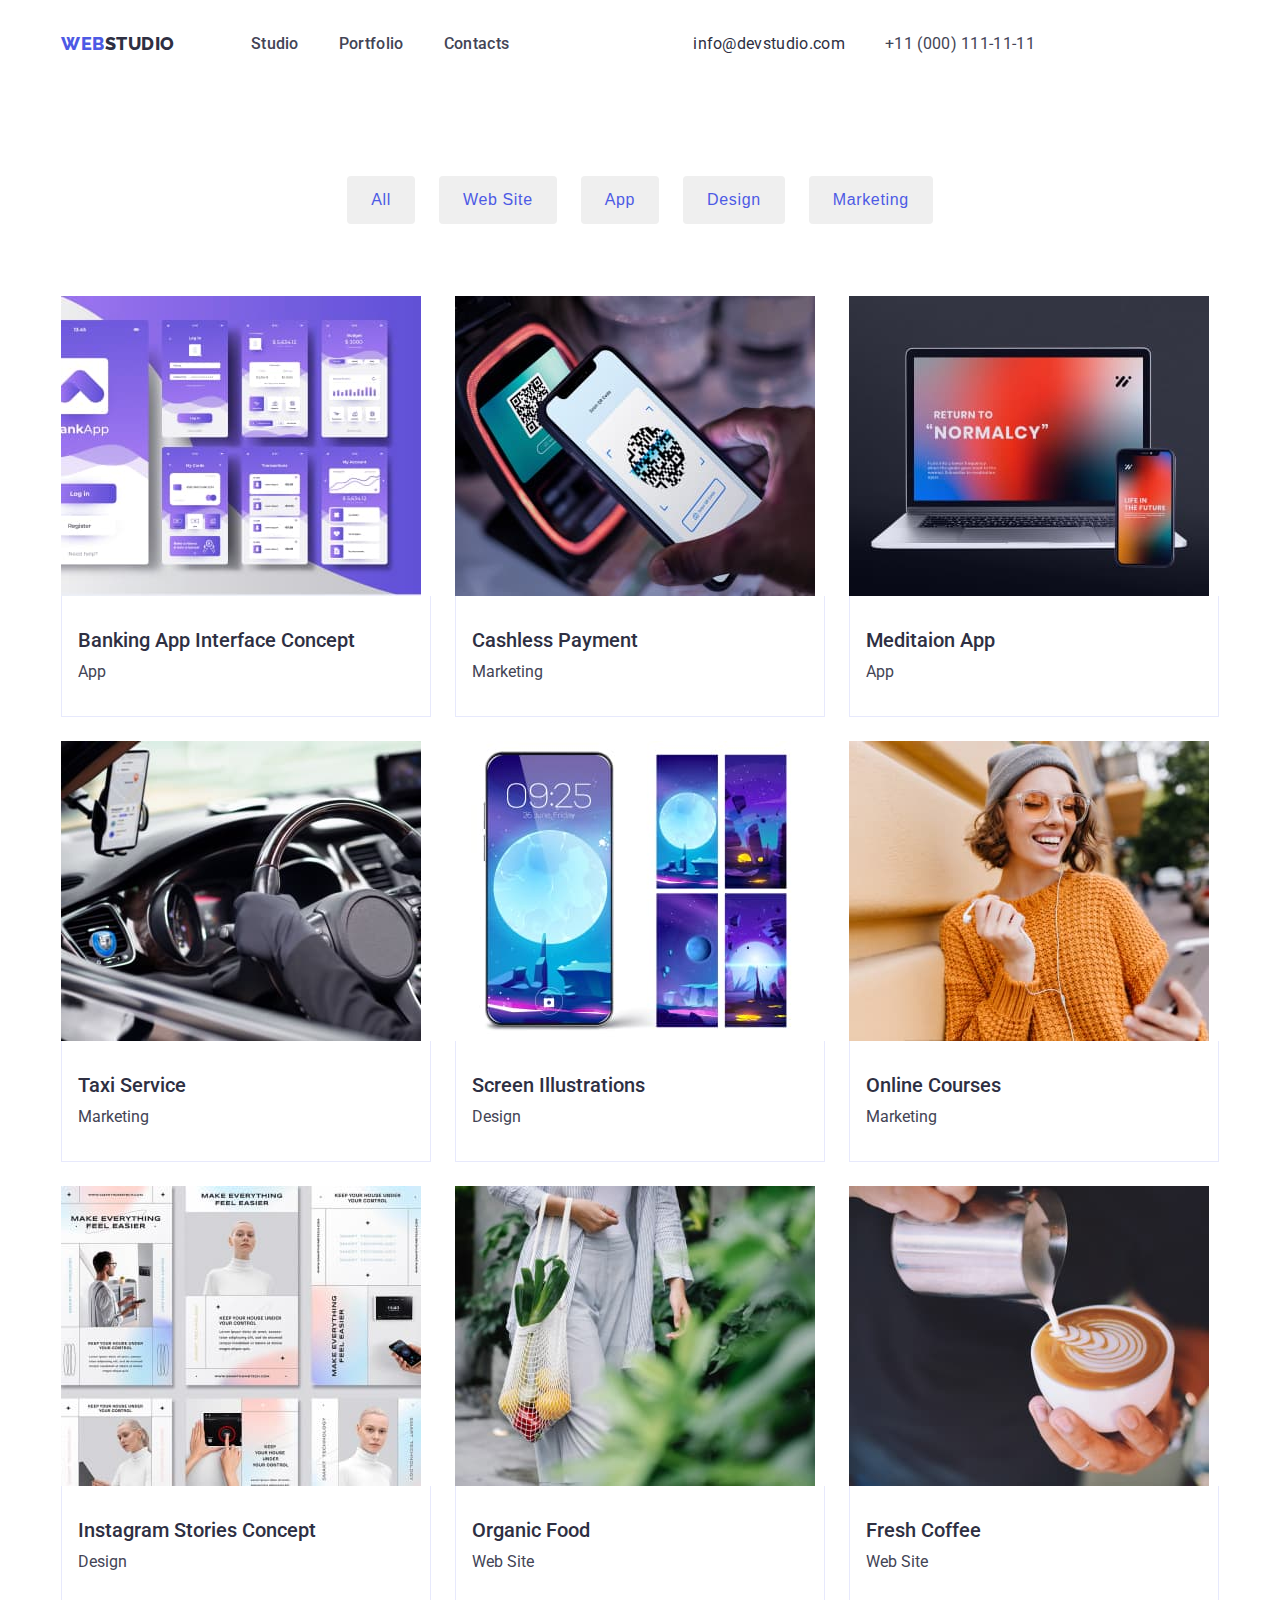
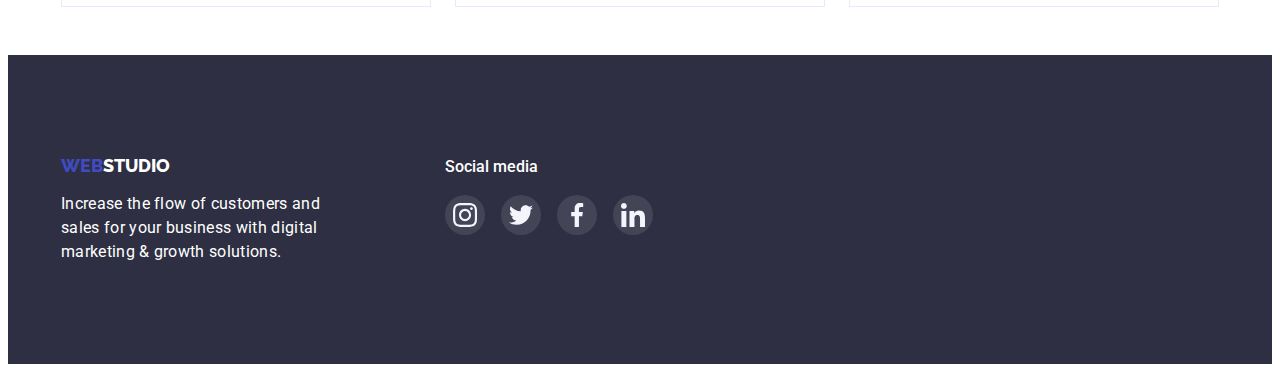
==== commit 74e80e97: "Initialize mod-4" ====
--- a/portfolio.html
+++ b/portfolio.html
@@ -5,6 +5,14 @@
     <meta http-equiv="X-UA-Compatible" content="IE=edge" />
     <meta name="viewport" content="width=device-width, initial-scale=1.0" />
     <title>portfolio</title>
+
+    <link
+      rel="stylesheet"
+      href="https://cdnjs.cloudflare.com/ajax/libs/modern-normalize/1.1.0/modern-normalize.min.css"
+      integrity="sha512-wpPYUAdjBVSE4KJnH1VR1HeZfpl1ub8YT/NKx4PuQ5NmX2tKuGu6U/JRp5y+Y8XG2tV+wKQpNHVUX03MfMFn9Q=="
+      crossorigin="anonymous"
+      referrerpolicy="no-referrer"
+    />
     <link rel="preconnect" href="https://fonts.googleapis.com" />
     <link rel="preconnect" href="https://fonts.gstatic.com" crossorigin />
     <link rel="preconnect" href="https://fonts.googleapis.com" />
@@ -16,125 +24,237 @@
     <link rel="stylesheet" href="./css/styles.css" />
   </head>
   <body>
-    <header>
-      <nav class="header-navigation-sec">
-        <a href="./index.html" class="logovier link"
-          >Web<span class="second-logovier link">Studio</span>
-        </a>
-        <ul class="header-list list2">
-          <li class="header-item2">
-            <a href="" class="header-link2 link">Studio</a>
-          </li>
-          <li class="header-item2">
-            <a href="" class="header-link2 link">Portfolio</a>
-          </li>
-          <li class="header-item2">
-            <a href="" class="header-link2 link">Contacts</a>
-          </li>
-        </ul>
-      </nav>
-      <address style="font-style: normal">
-        <ul class="header-list list2">
-          <li>
-            <a href="mailto:info@devstudio.com" class="header-emaill link"
-              >info@devstudio.com</a
-            >
-          </li>
-          <li>
-            <a href="tel:+110001111111" class="header-tell link"
-              >+11 (000) 111-11-11</a
-            >
-          </li>
-        </ul>
-      </address>
+    <header class="Header">
+      <div class="container Header-container">
+        <nav class="header-navigation-sec">
+          <a href="./index.html" class="logovier link"
+            >Web<span class="second-logovier link">Studio</span>
+          </a>
+          <ul class="header-list list2">
+            <li class="header-item2">
+              <a href="./index.html" class="header-link2 link">Studio</a>
+            </li>
+            <li class="header-item2">
+              <a href="./index.html" class="header-link2 link">Portfolio</a>
+            </li>
+            <li class="header-item2">
+              <a href="./index.html" class="header-link2 link">Contacts</a>
+            </li>
+          </ul>
+        </nav>
+        <address class="Header-address">
+          <ul class="header-list list2">
+            <li>
+              <a href="mailto:info@devstudio.com" class="header-emaill link"
+                >info@devstudio.com</a
+              >
+            </li>
+            <li>
+              <a href="tel:+110001111111" class="header-tell link"
+                >+11 (000) 111-11-11</a
+              >
+            </li>
+          </ul>
+        </address>
+      </div>
     </header>
     <main>
-      <!-- menu Nav-->
+      <!-- Portfolio -->
       <section class="portfolio-menu-Nav-2">
-        <ul class="portfolio-navigation list2">
-          <li>
-            <button type="button" class="portfolio-menu-list">All</button>
-          </li>
-          <li>
-            <button type="button" class="portfolio-menu-list2">Web Site</button>
-          </li>
-          <li>
-            <button type="button" class="portfolio-menu-list2">App</button>
-          </li>
-          <li>
-            <button type="button" class="portfolio-menu-list2">Design</button>
-          </li>
-          <li>
-            <button type="button" class="portfolio-menu-list2">
-              Marketing
-            </button>
-          </li>
-        </ul>
+        <div class="container portfolio-conatiner">
+          <h1 class="visually-hidden">portfolio</h1>
+          <ul class="portfolio-navigation list2">
+            <li class="portfolio-menu-li list">
+              <button type="button" class="portfolio-menu-list">All</button>
+            </li>
+            <li class="portfolio-menu-li">
+              <button type="button" class="portfolio-menu-list">
+                Web Site
+              </button>
+            </li>
+            <li class="portfolio-menu-li">
+              <button type="button" class="portfolio-menu-list">App</button>
+            </li>
+            <li>
+              <button type="button" class="portfolio-menu-list">Design</button>
+            </li>
+            <li class="portfolio-menu-li">
+              <button type="button" class="portfolio-menu-list">
+                Marketing
+              </button>
+            </li>
+          </ul>
+          <ul class="portfolio-list">
+            <li class="portfolio-list-iteam">
+              <a href="" class="portfolio-link link">
+                <img
+                  src="./images/about-img-8.jpg.jpg"
+                  width="360"
+                  alt="site"
+                />
+                <div class="works-title">
+                  <h3 class="Project-title">Banking App Interface Concept</h3>
+                  <p class="Project-text">App</p>
+                </div>
+              </a>
+            </li>
+            <li class="portfolio-list-iteam">
+              <a href="" class="portfolio-link link">
+                <img
+                  src="./images/about-img-9.jpg.jpg"
+                  width="360"
+                  alt="site"
+                />
+                <div class="works-title">
+                  <h3 class="Project-title">Cashless Payment</h3>
+                  <p class="Project-text">Marketing</p>
+                </div>
+              </a>
+            </li>
+            <li class="portfolio-list-iteam">
+              <a href="" class="portfolio-link link">
+                <img
+                  src="./images/about-img-10.jpg.jpg"
+                  width="360"
+                  alt="site"
+                />
+                <div class="works-title">
+                  <h3 class="Project-title">Meditaion App</h3>
+                  <p class="Project-text">App</p>
+                </div>
+              </a>
+            </li>
+            <li class="portfolio-list-iteam">
+              <a href="" class="portfolio-link link">
+                <img
+                  src="./images/about-img-11.jpg.jpg"
+                  width="360"
+                  alt="site"
+                />
+                <div class="works-title">
+                  <h3 class="Project-title">Taxi Service</h3>
+                  <p class="Project-text">Marketing</p>
+                </div>
+              </a>
+            </li>
+            <li class="portfolio-list-iteam">
+              <a href="" class="portfolio-link link">
+                <img
+                  src="./images/about-img-12.jpg.jpg"
+                  width="360"
+                  alt="site"
+                />
+                <div class="works-title">
+                  <h3 class="Project-title">Screen Illustrations</h3>
+                  <p class="Project-text">Design</p>
+                </div>
+              </a>
+            </li>
+            <li class="portfolio-list-iteam">
+              <a href="" class="portfolio-link link">
+                <img
+                  src="./images/about-img-13.jpg.jpg"
+                  width="360"
+                  alt="site"
+                />
+                <div class="works-title">
+                  <h3 class="Project-title">Online Courses</h3>
+                  <p class="Project-text">Marketing</p>
+                </div>
+              </a>
+            </li>
+            <li class="portfolio-list-iteam">
+              <a href="" class="portfolio-link link">
+                <img
+                  src="./images/about-img-14.jpg.jpg"
+                  width="360"
+                  alt="site"
+                />
+                <div class="works-title">
+                  <h3 class="Project-title">Instagram Stories Concept</h3>
+                  <p class="Project-text">Design</p>
+                </div>
+              </a>
+            </li>
+            <li class="portfolio-list-iteam">
+              <a href="" class="portfolio-link link">
+                <img
+                  src="./images/about-img-15.jpg.jpg"
+                  width="360"
+                  alt="site"
+                />
+                <div class="works-title">
+                  <h3 class="Project-title">Organic Food</h3>
+                  <p class="Project-text">Web Site</p>
+                </div>
+              </a>
+            </li>
+            <li class="portfolio-list-iteam">
+              <a href="" class="portfolio-link link">
+                <img
+                  src="./images/about-img-16.jpg.jpg"
+                  width="360"
+                  alt="site"
+                />
+                <div class="works-title">
+                  <h3 class="Project-title">Fresh Coffee</h3>
+                  <p class="Project-text">Web Site</p>
+                </div>
+              </a>
+            </li>
+          </ul>
+        </div>
       </section>
-      <!--/ menu Nav -->
-
-      <!--  Project -->
-      <section class="Project">
-        <ul class="Project--list2">
-          <li class="Project-list2">
-            <img src="./images/about-img-8.jpg.jpg" alt="" />
-            <h3 class="Project-title">Banking App Interface Concept</h3>
-            <p class="Project-text">App</p>
-          </li>
-          <li class="Project-list2">
-            <img src="./images/about-img-9.jpg.jpg" alt="" />
-            <h3 class="Project-title">Cashless Payment</h3>
-            <p class="Project-text">Marketing</p>
-          </li>
-          <li class="Project-list2">
-            <img src="./images/about-img-10.jpg.jpg" alt="" />
-            <h3 class="Project-title">Meditaion App</h3>
-            <p class="Project-text">App</p>
-          </li>
-          <li class="Project-list2">
-            <img src="./images/about-img-11.jpg.jpg" alt="" />
-            <h3 class="Project-title">Taxi Service</h3>
-            <p class="Project-text">Marketing</p>
-          </li>
-          <li class="Project-list2">
-            <img src="./images/about-img-12.jpg.jpg" alt="" />
-            <h3 class="Project-title">Screen Illustrations</h3>
-            <p class="Project-text">Design</p>
-          </li>
-          <li class="Project-list2">
-            <img src="./images/about-img-13.jpg.jpg" alt="" />
-            <h3 class="Project-title">Online Courses</h3>
-            <p class="Project-text">Marketing</p>
-          </li>
-          <li class="Project-list2">
-            <img src="./images/about-img-14.jpg.jpg" alt="" />
-            <h3 class="Project-title">Instagram Stories Concept</h3>
-            <p class="Project-text">Design</p>
-          </li>
-          <li class="Project-list2">
-            <img src="./images/about-img-15.jpg.jpg" alt="" />
-            <h3 class="Project-title">Organic Food</h3>
-            <p class="Project-text">Web Site</p>
-          </li>
-          <li class="Project-list2">
-            <img src="./images/about-img-16.jpg.jpg" alt="" />
-            <h3 class="Project-title">Fresh Coffee</h3>
-            <p class="Project-text">Web Site</p>
-          </li>
-        </ul>
-      </section>
-      <!--/ Project -->
+      <!--/ Portfolio -->
       <!-- <Logo and Text -->
       <footer class="Logo">
-        <a href="./index.html" class="Logo-link"
-          >Web<span class="second-Logo link">Studio</span>
-        </a>
-        <p class="Text">
-          Increase the flow of customers and sales for your business with
-          digital marketing & growth solutions.
-        </p>
-        <!-- /Logo and Text -->
+        <div class="container portfolio-social-container">
+          <div>
+            <a href="./index.html" class="Logo-link"
+              >Web<span class="second-Logo link">Studio</span>
+            </a>
+            <p class="Text">
+              Increase the flow of customers and sales for your business with
+              digital marketing & growth solutions.
+            </p>
+          </div>
+
+          <div class="portfolio-last-social">
+            <h2 class="portfolio-last-social-text">Social media</h2>
+            <ul class="portfolio-last-list list">
+              <li class="portfolio-last-list-item">
+                <a href="" class="portfolio-last-list-link">
+                  <svg class="portfolio-last-list-icon" width="24" height="24">
+                    <use href="./images/symbol-defs.svg#icon-instagram-2"></use>
+                  </svg>
+                </a>
+              </li>
+              <li class="portfolio-last-list-item">
+                <a href="" class="portfolio-last-list-link">
+                  <svg class="portfolio-last-list-icon" width="24" height="24">
+                    <use href="./images/symbol-defs.svg#icon-twitter-4"></use>
+                  </svg>
+                </a>
+              </li>
+              <li class="portfolio-last-list-item">
+                <a href="" class="portfolio-last-list-link">
+                  <svg class="portfolio-last-list-icon" width="24" height="24">
+                    <use href="./images/symbol-defs.svg#icon-facebook-1"></use>
+                  </svg>
+                </a>
+              </li>
+              <li class="portfolio-last-list-item">
+                <a href="" class="portfolio-last-list-link">
+                  <svg class="portfolio-last-list-icon" width="24" height="24">
+                    <use href="./images/symbol-defs.svg#icon-linkedin-3"></use>
+                  </svg>
+                </a>
+              </li>
+            </ul>
+          </div>
+        </div>
       </footer>
+      <!-- /Logo and Text -->
     </main>
   </body>
 </html>
--- a/css/styles.css
+++ b/css/styles.css
@@ -17,6 +17,40 @@
   --main-title-color3: #4d5ae5;
   --main-title-color4: #2e2f42;
   --main-title-color5: #404bbf;
+  --main-title-color6: #4d5ae5;
+  --main-title-color7: #31d0aa;
+  --main-title-color8: #8e8f99;
+  --main-title-color9: #404bbf;
+  --main-title-color10: #f4f4fd;
+  --main-title-color11: #e7e9fc;
+}
+img,
+svg {
+  max-width: 100%;
+  display: block;
+  height: auto;
+}
+.section {
+  padding: 120px 0;
+}
+h1,
+h2,
+h3,
+h4,
+h5,
+h6,
+p,
+ul {
+  padding: 0;
+  margin: 0;
+}
+
+.container {
+  max-width: 1158px;
+  margin-left: auto;
+  padding-left: 15px;
+  padding-right: 15px;
+  margin-right: auto;
 }
 .list {
   list-style: none;
@@ -29,15 +63,22 @@
   font-style: normal;
 }
 .header {
+  padding: 24px 0;
+}
+.header-container {
+  display: flex;
+  align-items: center;
+  justify-content: space-between;
 }
 .header-navigation {
+  display: flex;
+  align-items: center;
 }
 .link {
   text-decoration: none;
 }
 .logo {
   font-family: "Raleway";
-
   font-weight: 800;
   font-size: 18px;
   line-height: 1.3;
@@ -47,10 +88,13 @@
   color: var(--main-title-color3);
 }
 .second-logo {
+  margin-right: 76px;
   color: var(--main-title-color4);
 }
 
 .header-list {
+  gap: 40px;
+  display: flex;
 }
 .header-item {
 }
@@ -67,6 +111,7 @@
 }
 
 .header-email {
+  margin-right: 40px;
   font-size: 16px;
   line-height: 1.5;
 
@@ -76,9 +121,7 @@
 .header-tel {
   font-size: 16px;
   line-height: 1.5;
-
-  letter-spacing: 0.02em;
-
+  letter-spacing: 0.02em;
   color: var(--main-title-color2);
 }
 .header-email:hover,
@@ -90,9 +133,26 @@
 /* Header */
 /* hero*/
 .hero {
-  background-color: var(--main-title-color4);
+  padding-top: 188px;
+  padding-bottom: 188px;
+  flex-grow: 1;
+  background-repeat: no-repeat;
+  background-position: center;
+  max-width: 1440px;
+  margin: 0 auto;
+  background-size: cover;
+  background-image: linear-gradient(
+      rgba(46, 47, 66, 0.7),
+      rgba(46, 47, 66, 0.7)
+    ),
+    url(../images/about-img-17.jpg.jpg);
+  /* background-color: var(--main-title-color4); */
 }
 .hero-efectiv-sol {
+  margin: 0 auto;
+  max-width: 496px;
+  margin-bottom: 48px;
+  text-align: left;
   font-size: 56px;
   line-height: 1.2;
   text-align: center;
@@ -100,11 +160,20 @@
   color: var(--main-title-color);
 }
 .hero-btn {
+  margin-left: auto;
+  margin-right: auto;
+  min-width: 196px;
+  border: transparent;
+  border-radius: 4px;
+  padding: 12px 20px;
+  margin: 0 auto;
+  display: block;
+  border-radius: 4px;
+  cursor: pointer;
   font-family: "Roboto";
   font-weight: 500;
   font-size: 16px;
   line-height: 1.5;
-
   align-items: center;
   letter-spacing: 0.04em;
   color: var(--main-title-color);
@@ -118,13 +187,31 @@
 }
 /* section about */
 .about {
+  flex-wrap: wrap;
+  display: flex;
+  gap: 24px;
+
   list-style: none;
 }
+.about-sizes {
+  display: flex;
+  background-color: var(--main-title-color10);
+  border-radius: 4px;
+  justify-content: center;
+  align-items: center;
+  width: 264px;
+  height: 112px;
+}
+
 .about-hidden {
 }
-.about-list {
+.goal-list {
+  display: flex;
+  list-style: none;
+  gap: 24px;
 }
 .about-item {
+  flex-basis: calc((100% - 72px) / 4);
 }
 .about-title {
   font-weight: 500;
@@ -134,6 +221,7 @@
   color: var(--main-title-color4);
 }
 .about-text {
+  margin-top: 8px;
   font-size: 16px;
   line-height: 1.5;
   letter-spacing: 0.02em;
@@ -142,8 +230,16 @@
 /*section about*/
 /* section doing */
 .section-doing {
+  padding-top: 0;
+  flex-wrap: wrap;
+  display: flex;
+  gap: 24px;
+}
+.doing-iteam {
+  flex-basis: calc((100% - 48px) / 3);
 }
 .section-doing-doing {
+  margin-bottom: 72px;
   text-align: center;
   font-size: 36px;
   line-height: 1.1;
@@ -155,9 +251,49 @@
 /* section doing */
 
 /* section Our team */
-.Our-team {
+.our-team {
+}
+.our-team-social-list {
+  display: flex;
+  gap: 24px;
+  justify-content: center;
+}
+
+.team-social-item {
+  width: 40px;
+
+  height: 40px;
+}
+
+.team-social-link {
+  display: flex;
+  justify-content: center;
+  align-items: center;
+  width: 100%;
+  height: 100%;
+  border-radius: 50%;
+  background-color: var(--main-title-color6);
+}
+.team-social-link:hover {
+  background-color: var(--main-title-color7);
+  color: var(--main-title-color);
+}
+.team-social-link:focus {
+  color: var(--main-title-color);
+  background-color: var(--main-title-color7);
+}
+.our-team-sizes {
+  padding-top: 32px;
+  padding-bottom: 32px;
+}
+.our-team-list {
+  margin: 0 auto;
+  text-align: center;
+  display: flex;
+  gap: 24px;
 }
 .our-team-background {
+  flex-basis: calc((100% - 72px) / 4);
   text-align: center;
   background-color: var(--main-title-color);
   background: var(--main-title-color);
@@ -166,6 +302,8 @@
   border-radius: 0px 0px 4px 4px;
 }
 .our-tam-team {
+  padding-bottom: 72px;
+  margin: 0 auto;
   text-align: center;
   font-size: 36px;
   line-height: 1.1;
@@ -175,6 +313,7 @@
   color: var(--main-title-color4);
 }
 .our-team-name-sec {
+  margin-bottom: 8px;
   font-weight: 500;
   font-size: 20px;
   line-height: 1.2;
@@ -182,6 +321,7 @@
   color: var(--main-title-color4);
 }
 .our-team-name-third {
+  margin-bottom: 8px;
   font-weight: 500;
   font-size: 20px;
   line-height: 1.2;
@@ -189,6 +329,7 @@
   color: var(--main-title-color4);
 }
 .our-team-name-vier {
+  margin-bottom: 8px;
   font-weight: 500;
   font-size: 20px;
   line-height: 1.2;
@@ -197,12 +338,15 @@
 }
 
 .our-team-name-first {
+  margin-bottom: 8px;
+  margin-bottom: 8px;
   font-weight: 500;
   font-size: 20px;
   line-height: 1.2;
   color: var(--main-title-color4);
 }
 .our-team-job {
+  margin-bottom: 8px;
   font-size: 16px;
   line-height: 1.5;
   letter-spacing: 0.02em;
@@ -210,21 +354,73 @@
   color: var(--main-title-color2);
 }
 /* sectoin Our team */
-
+/* customers */
+.customers {
+  padding: 120px 0;
+}
+.customers-title {
+  color: var(--main-title-color4);
+  font-style: normal;
+  font-weight: 700;
+  font-size: 36px;
+  line-height: 1.11;
+  text-align: center;
+  letter-spacing: 0.02em;
+  text-transform: capitalize;
+  margin-bottom: 72px;
+}
+.customers-list {
+  align-items: center;
+  display: flex;
+  flex-wrap: wrap;
+  gap: 24px;
+}
+.customers-icon {
+  fill: currentColor;
+}
+.customers-iteam {
+  width: 168px;
+  width: calc((100% - 144px) / 6);
+  height: 88px;
+}
+.customers-link {
+  display: flex;
+  justify-self: center;
+  align-items: center;
+  border-radius: 4px;
+  width: 168px;
+  height: 88px;
+  padding: 32px;
+
+  border: 1px solid var(--main-title-color8);
+  color: var(--main-title-color8);
+}
+.customers-link:is(:hover, :focus) {
+  border-color: var(--main-title-color9);
+  color: var(--main-title-color9);
+}
+.customers-icon {
+}
+
+/* /customers */
 /* section last */
 .section-last {
+  padding-top: 100px;
+  padding-bottom: 100px;
+
   background-color: var(--main-title-color4);
 }
 
 .section-last-last {
-  font-size: 16px;
-  line-height: 1.5;
-
-  letter-spacing: 0.02em;
-
+  margin-top: 16px;
+  max-width: 264px;
+  font-size: 16px;
+  line-height: 1.5;
+  letter-spacing: 0.02em;
   color: var(--main-title-color);
 }
 .logoSec {
+  margin-bottom: 16px;
   font-weight: 800;
   font-size: 18px;
   line-height: 1.17;
@@ -237,7 +433,50 @@
   text-decoration: none;
 }
 .second-logoSecc {
-  color: var(--main-title-color);
+  margin-bottom: 16px;
+
+  color: var(--main-title-color);
+}
+.last-social {
+  padding-left: 120px;
+  margin-left: 120px 0;
+}
+.last-social-text {
+  font-weight: 500;
+  font-size: 16px;
+  line-height: 1.5;
+  color: var(--main-title-color);
+  margin-bottom: 16px;
+}
+.last-list {
+  display: flex;
+  gap: 16px;
+}
+.social-container {
+  display: flex;
+}
+.last-list-item {
+  display: flex;
+}
+.last-list-link {
+  display: flex;
+  justify-content: center;
+  align-items: center;
+  fill: var(--main-title-color10);
+  width: 40px;
+  height: 40px;
+  border-radius: 50%;
+  background: rgba(255, 255, 255, 0.1);
+}
+.last-list-link:hover {
+  background-color: var(--main-title-color7);
+  color: var(--main-title-color);
+}
+.last-list-link:focus {
+  color: var(--main-title-color);
+  background-color: var(--main-title-color7);
+}
+.last-list-icon {
 }
 /* section last */
 
@@ -254,6 +493,10 @@
 }
 
 /* Header */
+.Header-address {
+  font-style: normal;
+  margin: 0 auto;
+}
 .logovier {
   font-family: "Raleway";
   font-weight: 800;
@@ -267,23 +510,33 @@
 
   color: var(--main-title-color3);
 }
-.header-address {
-  font-style: normal;
-}
+.Header {
+  padding: 24px 0;
+}
+
 .second-logovier {
-  color: var(--main-title-color4);
-}
-
-.header-navigationsec {
-}
-
-.header-item2 {
-}
+  margin-right: 76px;
+  color: var(--main-title-color4);
+}
+.Header-container {
+  display: flex;
+  align-items: center;
+}
+.header-navigation-sec {
+  display: flex;
+  align-items: center;
+}
+
+.header-list {
+  gap: 40px;
+  display: flex;
+}
+
 .header-link2 {
-  font-style: normal;
-  font-weight: 500;
-  font-size: 16px;
-  line-height: 1.5;
+  font-weight: 500;
+  font-size: 16px;
+  line-height: 1.5;
+  letter-spacing: 0.02em;
   color: var(--main-title-color2);
 }
 .header-link2:hover,
@@ -292,6 +545,7 @@
 }
 
 .header-emaill {
+  margin-bottom: 40px;
   font-size: 16px;
   line-height: 1.5;
   color: var(--main-title-color4);
@@ -318,55 +572,117 @@
   color: var(--main-title-color3);
 }
 
-/* Section menu Nav */
+/* <!-- Portfolio --> */
 .portfolio-menu-Nav-2 {
 }
 .portfolio-navigation {
+  display: flex;
+  gap: 24px;
+  justify-content: center;
+  padding-top: 96px;
+  padding-bottom: 72px;
+}
+.visually-hidden {
+  position: absolute;
+  top: -150%;
+  z-index: -100;
+  width: 0;
+  height: 0;
+  opacity: 0;
+  visibility: hidden;
+  user-select: none;
+  pointer-events: none;
+  cursor: none;
+  margin: 0;
+  padding: 0;
+  overflow: hidden;
+  border: none;
+  outline: none;
+  white-space: nowrap;
 }
 
 .portfolio-menu-list {
+  padding-left: 24px;
+  padding-right: 24px;
+  padding-top: 12px;
+  padding-bottom: 12px;
+  margin-left: auto;
+  margin-right: auto;
+  border: transparent;
+  border-radius: 4px;
   font-style: normal;
   font-weight: 500;
   font-size: 16px;
   line-height: 1.5;
-  background-color: var(--main-title-color3);
-  color: var(--main-title-color);
-}
-.portfolio-menu-list2 {
-  font-style: normal;
-  font-weight: 500;
-  font-size: 16px;
-  line-height: 1.5;
   color: var(--main-title-color3);
-}
-
-/* Project */
-
+  cursor: pointer;
+  letter-spacing: 0.04em;
+}
+.portfolio-menu-list:hover,
+.portfolio-menu-list:focus {
+  background-color: var(--main-title-color5);
+  color: var(--main-title-color);
+  box-shadow: 0px 3px 1px rgba(0, 0, 0, 0.1), 0px 2px 1px rgba(0, 0, 0, 0.08),
+    0px 2px 2px rgba(0, 0, 0, 0.12);
+}
+
+.Project-list-2 {
+}
+.portfolio-list-iteam {
+  flex-basis: calc((100% - 48px) / 3);
+}
+
+.works-title {
+  border: 1px solid var(--main-title-color11);
+  padding: 32px 0 32px 16px;
+  border-top: none;
+}
+.Project-container {
+}
 .Project {
 }
-.Project-list2 {
+.portfolio-list {
+  flex-wrap: wrap;
+  gap: 24px;
+  display: flex;
   list-style: none;
+  box-sizing: border-box;
+  max-width: 100%;
+  height: auto;
+  padding: 0;
+  margin-bottom: 48px;
 }
 .Project-title {
+  margin-bottom: 8px;
   font-weight: 500;
   font-size: 20px;
   line-height: 1.2;
-  color: var(--main-title-color2);
+  color: var(--main-title-color4);
 }
 .Project-text {
   font-weight: 400;
   font-size: 16px;
   line-height: 1.5;
-  color: var(--main-title-color4);
-}
-/* /Project */
-
+  color: var(--main-title-color2);
+}
+
+.portfolio-link:hover,
+.portfolio-link:focus {
+  display: block;
+  box-shadow: 0px 1px 6px rgba(46, 47, 66, 0.08),
+    0px 1px 1px rgba(46, 47, 66, 0.16), 0px 2px 1px rgba(46, 47, 66, 0.08);
+}
+
+/* / Portfolio */
 /* Logo and Text */
 
 .Logo {
+  padding-top: 100px;
+  padding-bottom: 100px;
   background-color: var(--main-title-color4);
 }
 .Logo-link {
+  margin-bottom: 16px;
   font-family: "Raleway";
   font-style: normal;
   text-transform: uppercase;
@@ -375,19 +691,60 @@
   font-weight: 800;
   font-size: 18px;
   line-height: 1.17;
-  color: var(--main-title-color3);
+  color: var(--main-title-color5);
 }
 .second-Logo {
+  margin-bottom: 16px;
   color: var(--main-title-color);
 }
 .link {
 }
 .Text {
-  font-style: normal;
-
-  font-size: 16px;
-  line-height: 1.5;
-  color: var(--main-title-color);
+  margin-top: 16px;
+  width: 264px;
+  font-size: 16px;
+  line-height: 1.5;
+  letter-spacing: 0.02em;
+  color: var(--main-title-color);
+}
+.portfolio-social-container {
+  display: flex;
+}
+.portfolio-last-social {
+  padding-left: 120px;
+  margin-left: 120px 0;
+}
+.portfolio-last-social-text {
+  font-weight: 500;
+  font-size: 16px;
+  line-height: 1.5;
+  color: var(--main-title-color);
+  margin-bottom: 16px;
+}
+
+.portfolio-last-list {
+  display: flex;
+  gap: 16px;
+}
+.portfolio-last-list-item {
+  display: flex;
+}
+.portfolio-last-list-link {
+  display: flex;
+  justify-content: center;
+  align-items: center;
+  fill: var(--main-title-color10);
+  width: 40px;
+  height: 40px;
+  border-radius: 50%;
+  background: rgba(255, 255, 255, 0.1);
+}
+.portfolio-last-list-icon {
+}
+.portfolio-last-list-link:hover,
+.portfolio-last-list-link:focus {
+  color: var(--main-title-color);
+  background-color: var(--main-title-color7);
 }
 
 /* /Logo and Text */
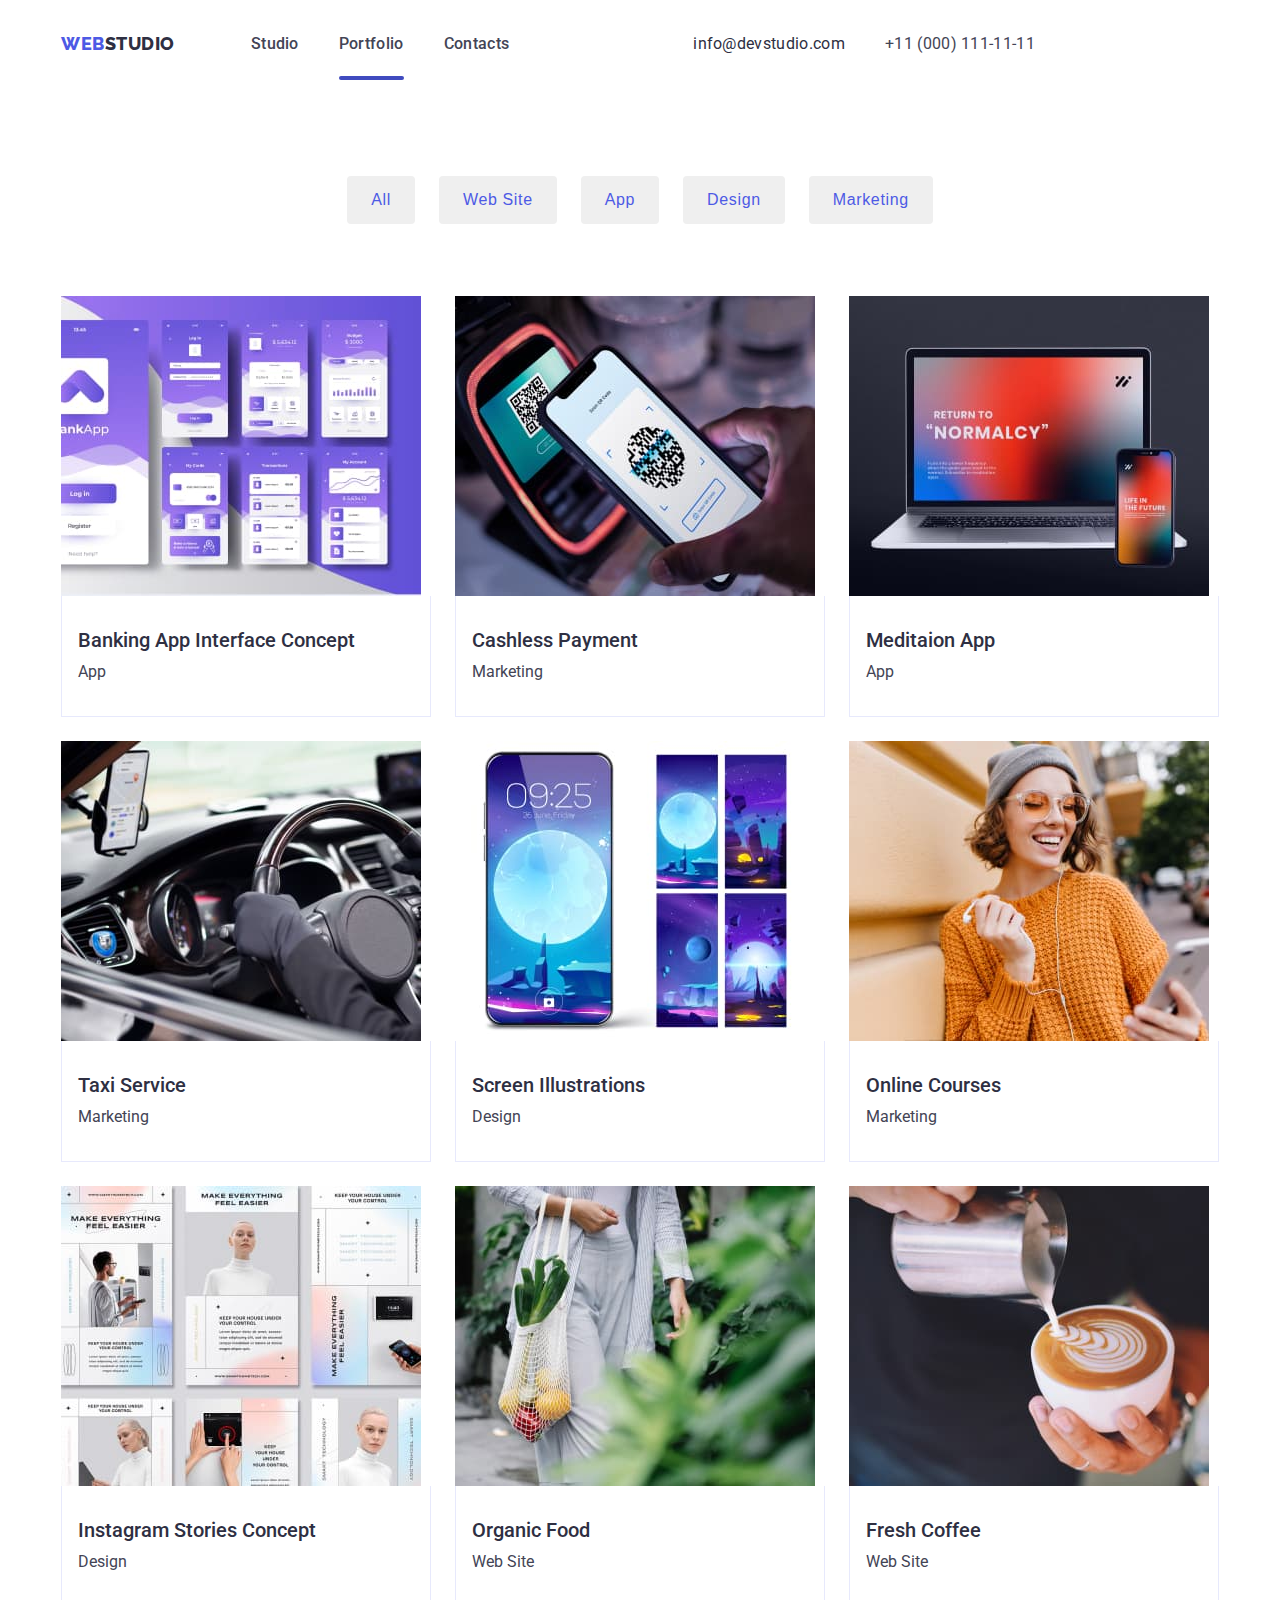
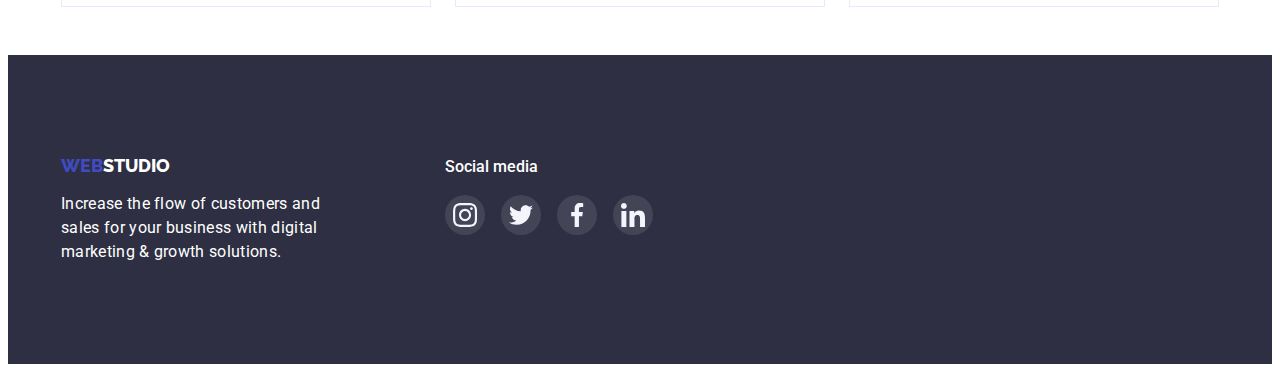
==== commit d8580f5a: "end" ====
--- a/portfolio.html
+++ b/portfolio.html
@@ -35,7 +35,9 @@
               <a href="./index.html" class="header-link2 link">Studio</a>
             </li>
             <li class="header-item2">
-              <a href="./index.html" class="header-link2 link">Portfolio</a>
+              <a href="./index.html" class="header-link2 link active"
+                >Portfolio</a
+              >
             </li>
             <li class="header-item2">
               <a href="./index.html" class="header-link2 link">Contacts</a>
@@ -87,11 +89,18 @@
           <ul class="portfolio-list">
             <li class="portfolio-list-iteam">
               <a href="" class="portfolio-link link">
-                <img
-                  src="./images/about-img-8.jpg.jpg"
-                  width="360"
-                  alt="site"
-                />
+                <div class="portfolio-wrap">
+                  <img
+                    src="./images/about-img-8.jpg.jpg"
+                    width="360"
+                    alt="site"
+                  />
+                  <p class="portfolio-text-content">
+                    14 Stylish and User-Friendly App Design Concepts · Task
+                    Manager App · Calorie Tracker App · Exotic Fruit Ecommerce
+                    App · Cloud Storage App
+                  </p>
+                </div>
                 <div class="works-title">
                   <h3 class="Project-title">Banking App Interface Concept</h3>
                   <p class="Project-text">App</p>
@@ -100,11 +109,18 @@
             </li>
             <li class="portfolio-list-iteam">
               <a href="" class="portfolio-link link">
-                <img
-                  src="./images/about-img-9.jpg.jpg"
-                  width="360"
-                  alt="site"
-                />
+                <div class="portfolio-wrap">
+                  <img
+                    src="./images/about-img-9.jpg.jpg"
+                    width="360"
+                    alt="site"
+                  />
+                  <p class="portfolio-text-content">
+                    14 Stylish and User-Friendly App Design Concepts · Task
+                    Manager App · Calorie Tracker App · Exotic Fruit Ecommerce
+                    App · Cloud Storage App
+                  </p>
+                </div>
                 <div class="works-title">
                   <h3 class="Project-title">Cashless Payment</h3>
                   <p class="Project-text">Marketing</p>
@@ -113,11 +129,18 @@
             </li>
             <li class="portfolio-list-iteam">
               <a href="" class="portfolio-link link">
-                <img
-                  src="./images/about-img-10.jpg.jpg"
-                  width="360"
-                  alt="site"
-                />
+                <div class="portfolio-wrap">
+                  <img
+                    src="./images/about-img-10.jpg.jpg"
+                    width="360"
+                    alt="site"
+                  />
+                  <p class="portfolio-text-content">
+                    14 Stylish and User-Friendly App Design Concepts · Task
+                    Manager App · Calorie Tracker App · Exotic Fruit Ecommerce
+                    App · Cloud Storage App
+                  </p>
+                </div>
                 <div class="works-title">
                   <h3 class="Project-title">Meditaion App</h3>
                   <p class="Project-text">App</p>
@@ -126,11 +149,18 @@
             </li>
             <li class="portfolio-list-iteam">
               <a href="" class="portfolio-link link">
-                <img
-                  src="./images/about-img-11.jpg.jpg"
-                  width="360"
-                  alt="site"
-                />
+                <div class="portfolio-wrap">
+                  <img
+                    src="./images/about-img-11.jpg.jpg"
+                    width="360"
+                    alt="site"
+                  />
+                  <p class="portfolio-text-content">
+                    14 Stylish and User-Friendly App Design Concepts · Task
+                    Manager App · Calorie Tracker App · Exotic Fruit Ecommerce
+                    App · Cloud Storage App
+                  </p>
+                </div>
                 <div class="works-title">
                   <h3 class="Project-title">Taxi Service</h3>
                   <p class="Project-text">Marketing</p>
@@ -139,11 +169,18 @@
             </li>
             <li class="portfolio-list-iteam">
               <a href="" class="portfolio-link link">
-                <img
-                  src="./images/about-img-12.jpg.jpg"
-                  width="360"
-                  alt="site"
-                />
+                <div class="portfolio-wrap">
+                  <img
+                    src="./images/about-img-12.jpg.jpg"
+                    width="360"
+                    alt="site"
+                  />
+                  <p class="portfolio-text-content">
+                    14 Stylish and User-Friendly App Design Concepts · Task
+                    Manager App · Calorie Tracker App · Exotic Fruit Ecommerce
+                    App · Cloud Storage App
+                  </p>
+                </div>
                 <div class="works-title">
                   <h3 class="Project-title">Screen Illustrations</h3>
                   <p class="Project-text">Design</p>
@@ -152,11 +189,18 @@
             </li>
             <li class="portfolio-list-iteam">
               <a href="" class="portfolio-link link">
-                <img
-                  src="./images/about-img-13.jpg.jpg"
-                  width="360"
-                  alt="site"
-                />
+                <div class="portfolio-wrap">
+                  <img
+                    src="./images/about-img-13.jpg.jpg"
+                    width="360"
+                    alt="site"
+                  />
+                  <p class="portfolio-text-content">
+                    14 Stylish and User-Friendly App Design Concepts · Task
+                    Manager App · Calorie Tracker App · Exotic Fruit Ecommerce
+                    App · Cloud Storage App
+                  </p>
+                </div>
                 <div class="works-title">
                   <h3 class="Project-title">Online Courses</h3>
                   <p class="Project-text">Marketing</p>
@@ -165,11 +209,18 @@
             </li>
             <li class="portfolio-list-iteam">
               <a href="" class="portfolio-link link">
-                <img
-                  src="./images/about-img-14.jpg.jpg"
-                  width="360"
-                  alt="site"
-                />
+                <div class="portfolio-wrap">
+                  <img
+                    src="./images/about-img-14.jpg.jpg"
+                    width="360"
+                    alt="site"
+                  />
+                  <p class="portfolio-text-content">
+                    14 Stylish and User-Friendly App Design Concepts · Task
+                    Manager App · Calorie Tracker App · Exotic Fruit Ecommerce
+                    App · Cloud Storage App
+                  </p>
+                </div>
                 <div class="works-title">
                   <h3 class="Project-title">Instagram Stories Concept</h3>
                   <p class="Project-text">Design</p>
@@ -178,11 +229,18 @@
             </li>
             <li class="portfolio-list-iteam">
               <a href="" class="portfolio-link link">
-                <img
-                  src="./images/about-img-15.jpg.jpg"
-                  width="360"
-                  alt="site"
-                />
+                <div class="portfolio-wrap">
+                  <img
+                    src="./images/about-img-15.jpg.jpg"
+                    width="360"
+                    alt="site"
+                  />
+                  <p class="portfolio-text-content">
+                    14 Stylish and User-Friendly App Design Concepts · Task
+                    Manager App · Calorie Tracker App · Exotic Fruit Ecommerce
+                    App · Cloud Storage App
+                  </p>
+                </div>
                 <div class="works-title">
                   <h3 class="Project-title">Organic Food</h3>
                   <p class="Project-text">Web Site</p>
@@ -191,11 +249,18 @@
             </li>
             <li class="portfolio-list-iteam">
               <a href="" class="portfolio-link link">
-                <img
-                  src="./images/about-img-16.jpg.jpg"
-                  width="360"
-                  alt="site"
-                />
+                <div class="portfolio-wrap">
+                  <img
+                    src="./images/about-img-16.jpg.jpg"
+                    width="360"
+                    alt="site"
+                  />
+                  <p class="portfolio-text-content">
+                    14 Stylish and User-Friendly App Design Concepts · Task
+                    Manager App · Calorie Tracker App · Exotic Fruit Ecommerce
+                    App · Cloud Storage App
+                  </p>
+                </div>
                 <div class="works-title">
                   <h3 class="Project-title">Fresh Coffee</h3>
                   <p class="Project-text">Web Site</p>
--- a/css/styles.css
+++ b/css/styles.css
@@ -65,14 +65,26 @@
 .header {
   padding: 24px 0;
 }
+
+.header-link.active::after {
+  display: inline-block;
+  border-radius: 2px;
+  position: absolute;
+  bottom: -3px;
+  left: 0;
+  content: "";
+  width: 100%;
+  height: 4px;
+  background-color: var(--main-title-color5);
+}
 .header-container {
   display: flex;
   align-items: center;
   justify-content: space-between;
 }
 .header-navigation {
-  display: flex;
-  align-items: center;
+  align-items: center;
+  display: flex;
 }
 .link {
   text-decoration: none;
@@ -99,6 +111,9 @@
 .header-item {
 }
 .header-link {
+  transition: color 250ms linear;
+  padding: 24px 0;
+  position: relative;
   font-weight: 500;
   font-size: 16px;
   line-height: 1.5;
@@ -111,14 +126,16 @@
 }
 
 .header-email {
+  transition: color;
   margin-right: 40px;
   font-size: 16px;
   line-height: 1.5;
-
+  transition: color 250ms linear;
   letter-spacing: 0.02em;
   color: var(--main-title-color2);
 }
 .header-tel {
+  transition: color 250ms linear;
   font-size: 16px;
   line-height: 1.5;
   letter-spacing: 0.02em;
@@ -160,6 +177,7 @@
   color: var(--main-title-color);
 }
 .hero-btn {
+  transition: color 250ms linear;
   margin-left: auto;
   margin-right: auto;
   min-width: 196px;
@@ -199,7 +217,7 @@
   border-radius: 4px;
   justify-content: center;
   align-items: center;
-  width: 264px;
+  margin-bottom: 8px;
   height: 112px;
 }
 
@@ -493,6 +511,17 @@
 }
 
 /* Header */
+.header-link2.active::after {
+  display: inline-block;
+  border-radius: 2px;
+  position: absolute;
+  bottom: -3px;
+  left: 0;
+  content: "";
+  width: 100%;
+  height: 4px;
+  background-color: var(--main-title-color5);
+}
 .Header-address {
   font-style: normal;
   margin: 0 auto;
@@ -533,6 +562,9 @@
 }
 
 .header-link2 {
+  transition: color 250ms linear;
+  padding: 24px 0;
+  position: relative;
   font-weight: 500;
   font-size: 16px;
   line-height: 1.5;
@@ -545,6 +577,7 @@
 }
 
 .header-emaill {
+  transition: color 250ms linear;
   margin-bottom: 40px;
   font-size: 16px;
   line-height: 1.5;
@@ -558,6 +591,7 @@
   color: var(--main-title-color5);
 }
 .header-tell {
+  transition: color 250ms linear;
   font-size: 16px;
   line-height: 1.5;
 
@@ -582,6 +616,11 @@
   padding-top: 96px;
   padding-bottom: 72px;
 }
+.portfolio-wrap {
+  overflow: hidden;
+  position: relative;
+}
+
 .visually-hidden {
   position: absolute;
   top: -150%;
@@ -602,6 +641,7 @@
 }
 
 .portfolio-menu-list {
+  transition: color 250ms linear;
   padding-left: 24px;
   padding-right: 24px;
   padding-top: 12px;
@@ -671,6 +711,27 @@
   display: block;
   box-shadow: 0px 1px 6px rgba(46, 47, 66, 0.08),
     0px 1px 1px rgba(46, 47, 66, 0.16), 0px 2px 1px rgba(46, 47, 66, 0.08);
+}
+.portfolio-text-content {
+  transition: transform 0.35s linear;
+  transform: translateY(100%);
+  padding-top: 40px;
+  padding-left: 32px;
+  padding-right: 32px;
+  top: 0;
+  left: 0;
+  position: absolute;
+  width: 100%;
+  height: 100%;
+  font-size: 16px;
+  line-height: 1.5;
+  letter-spacing: 0.02em;
+  color: var(--main-title-color10);
+  background-color: var(--main-title-color6);
+}
+.portfolio-link:hover .portfolio-text-content,
+.portfolio-link:focus .portfolio-text-content {
+  transform: translateY(0);
 }
 
 /* / Portfolio */
@@ -748,3 +809,54 @@
 }
 
 /* /Logo and Text */
+/* 
+ */
+
+.backdrop {
+  width: 100%;
+  height: 100%;
+  background-color: rgba(0, 0, 0, 0.5);
+  position: fixed;
+  top: 0;
+  left: 0;
+  transition: opacity 0.35s linear, visibility 0.35s linear;
+}
+.modal {
+  width: 408px;
+  min-height: 576px;
+  background-color: var(--main-title-color);
+  border-radius: 4px;
+  padding: 20px;
+  position: absolute;
+  top: 50%;
+  left: 50%;
+  transform: translate(-50%, -50%);
+}
+.modal-btn {
+  justify-content: center;
+  align-items: center;
+  border: 1px solid rgba(0, 0, 0, 0.1);
+  border-radius: 50%;
+  width: 24px;
+  height: 24px;
+  display: flex;
+  margin-left: auto;
+  background: #e7e9fc;
+}
+.modal-icon {
+  width: 18px;
+  height: 18px;
+  fill: currentColor;
+  align-items: center;
+}
+.is-hidden {
+  opacity: 0;
+  visibility: hidden;
+  pointer-events: none;
+}
+.modal-btn:hover,
+.modal-btn:focus {
+  background-color: var(--main-title-color6);
+  border-color: var(--main-title-color6);
+  color: var(--main-title-color11);
+}
